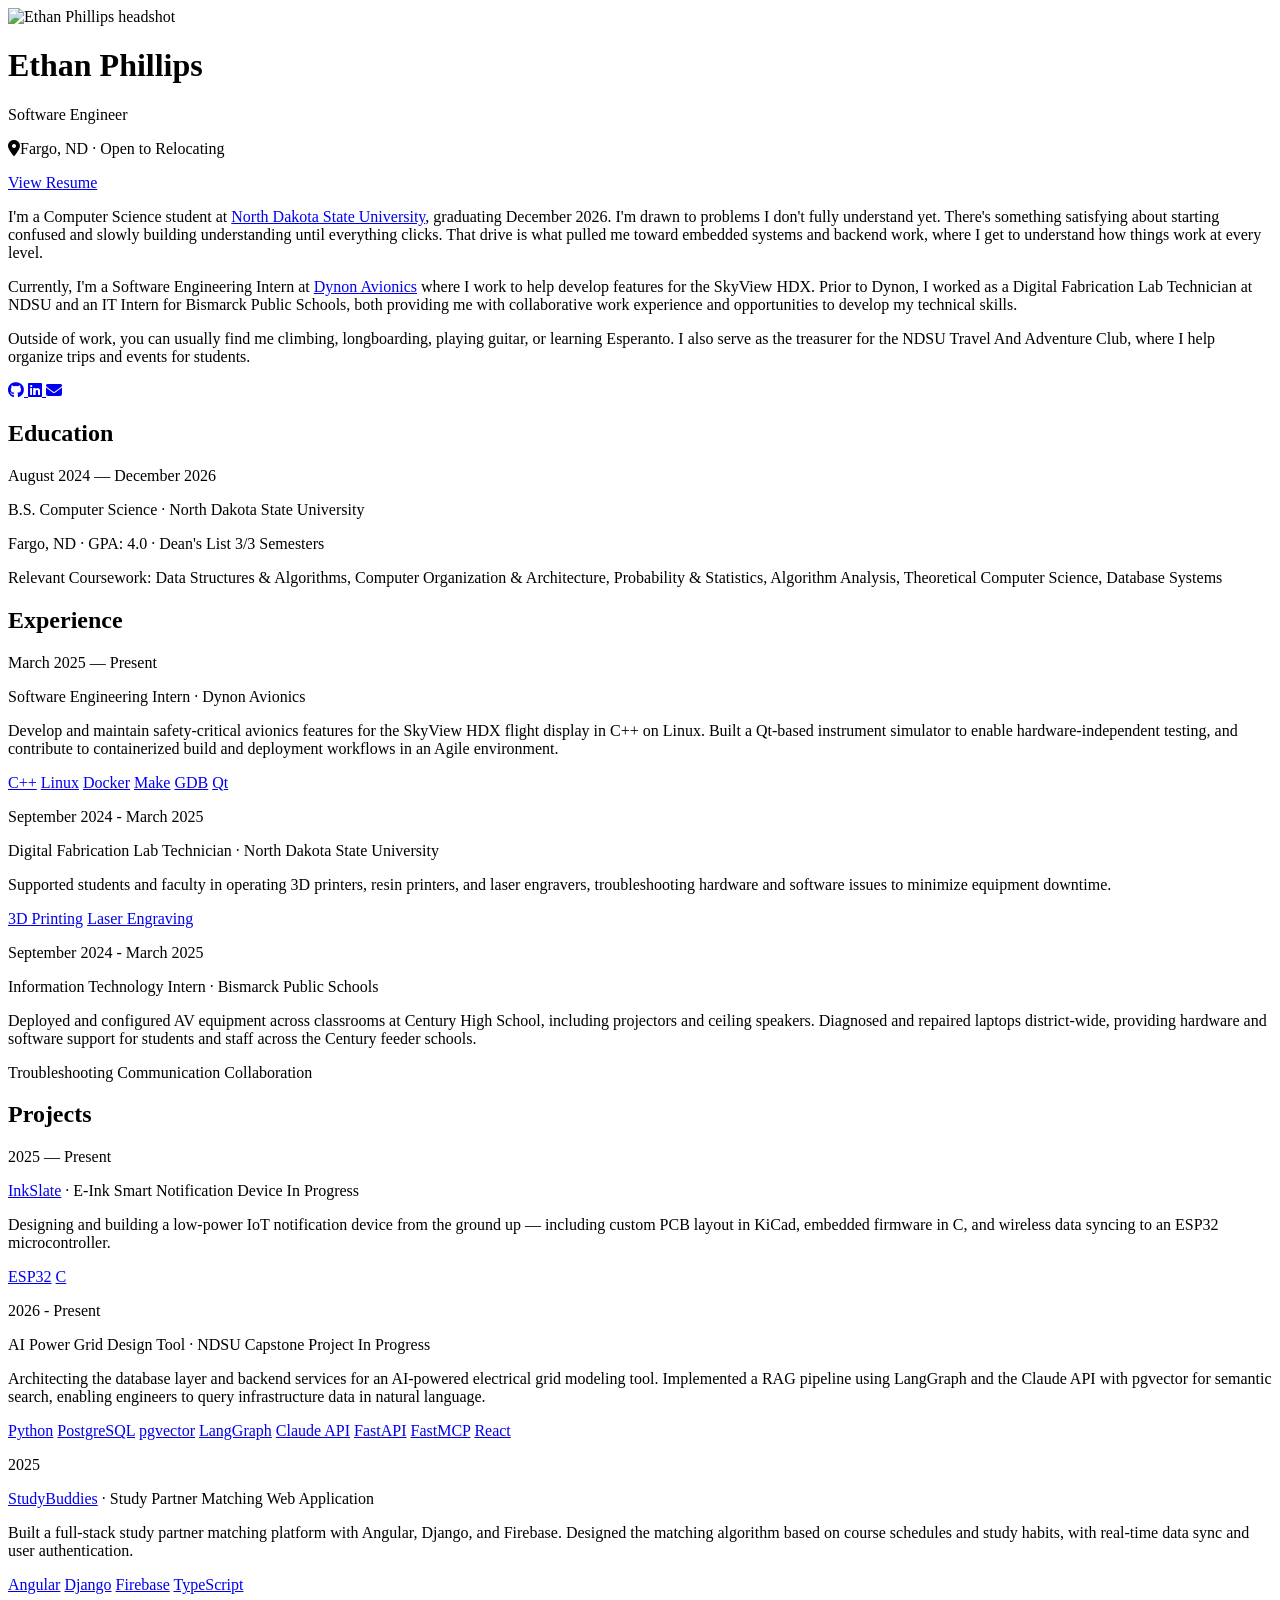
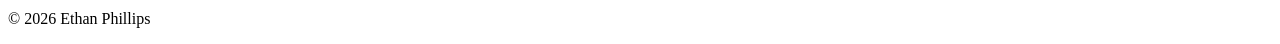
==== index.html @ c7821ea3 "Update education dates in index.html" ====
<!doctype html>
<html lang="en">
  <head>
    <meta charset="UTF-8" />
    <meta name="viewport" content="width=device-width, initial-scale=1.0" />
    <title>Ethan Phillips</title>
    <link rel="icon" type="image/svg+xml" href="images/favicon.svg" />

    <script src="https://cdn.tailwindcss.com"></script>

    <link
      rel="stylesheet"
      href="https://cdnjs.cloudflare.com/ajax/libs/font-awesome/6.5.0/css/all.min.css"
    />

    <link rel="stylesheet" href="style.css" />
  </head>

  <body class="text-slate-200 main-font bg-slate-50">
    <div
      class="max-w-3xl mx-auto text-left px-6 py-16 text-black divide-y divide-gray-200"
    >
      <header class="mb-10">
        <div class="flex items-center gap-4 mb-3">
          <img
            src="images/headshot.jpg"
            alt="Ethan Phillips headshot"
            class="w-24 h-24 rounded-full object-cover ring-2 ring-slate-300 ring-offset-2 ring-offset-slate-50"
          />
          <h1 class="text-5xl font-bold">Ethan Phillips</h1>
        </div>

        <p class="text-xl mb-1">Software Engineer</p>
        <p class="text-sm text-gray-500 mb-3">
          <i class="fas fa-map-marker-alt mr-1"></i>Fargo, ND · Open to Relocating
        </p>

        <a
          href="https://docs.google.com/document/d/15ImwRVWn-HkT3pGki2FrkIFWOJ7MFwwiiQOmz6r3F48/edit?usp=sharing"
          target="_blank"
          class="resume-link mb-6"
        >
          View Resume
        </a>

        <p class="text-md mb-4">
          I'm a Computer Science student at
          <a
            href="https://www.ndsu.edu/"
            target="_blank"
            class="inline-link inline-link-green"
          >North Dakota State University</a>,
          graduating December 2026. I'm drawn to problems I don't fully understand yet. There's something satisfying about starting confused and slowly building understanding until everything clicks. That drive is what pulled me toward embedded systems and backend work, where I get to understand how things work at every level.
        </p>

        <p class="text-md mb-4">
          Currently, I'm a Software Engineering Intern at
          <a
            href="https://dynonavionics.com/home.php"
            target="_blank"
            class="inline-link inline-link-blue"
          >Dynon Avionics</a>
          where I work to help develop features for the SkyView HDX. Prior to
          Dynon, I worked as a Digital Fabrication Lab Technician at NDSU and
          an IT Intern for Bismarck Public Schools, both providing me with
          collaborative work experience and opportunities to develop my
          technical skills.
        </p>

        <p class="text-md mb-4">
          Outside of work, you can usually find me climbing, longboarding,
          playing guitar, or learning Esperanto. I also serve as the treasurer
          for the NDSU Travel And Adventure Club, where I help organize trips
          and events for students.
        </p>

        <div class="flex gap-4 mb-6">
          <div class="flex gap-6 text-2xl mb-6">
            <a
              href="https://github.com/ethan-phillips26"
              target="_blank"
              class="text-gray-500 hover:text-black transform hover:-rotate-12 transition duration-200"
            >
              <i class="fab fa-github"></i>
            </a>

            <a
              href="https://www.linkedin.com/in/ethan-phillips27/"
              target="_blank"
              class="text-gray-500 hover:text-blue-600 transform hover:-rotate-12 transition duration-200"
            >
              <i class="fab fa-linkedin"></i>
            </a>

            <a
              href="mailto:ethan.phillips.dev@gmail.com"
              class="text-gray-500 hover:text-red-500 transform hover:-rotate-12 transition duration-200"
            >
              <i class="fas fa-envelope"></i>
            </a>
          </div>
        </div>
      </header>

      <div class="mb-10">
        <h2 class="text-2xl font-bold mt-5 mb-5 section-header">Education</h2>

        <div class="entry-card fade-in">
          <p class="text-sm text-gray-500">August 2024 — December 2026</p>
          <p class="font-medium">B.S. Computer Science · North Dakota State University</p>
          <p class="text-sm text-gray-600 mt-1">
            Fargo, ND · GPA: 4.0 · Dean's List 3/3 Semesters
          </p>
          <p class="text-sm text-gray-500 mt-2">Relevant Coursework: Data Structures & Algorithms, Computer Organization & Architecture, Probability & Statistics, Algorithm Analysis, Theoretical Computer Science, Database Systems</p>
        </div>
      </div>

      <div class="mb-10">
        <h2 class="text-2xl font-bold mt-5 mb-5 section-header">Experience</h2>

        <div class="space-y-10">
          <div class="entry-card fade-in">
            <p class="text-sm text-gray-500">March 2025 — Present</p>
            <p class="font-medium">
              Software Engineering Intern · Dynon Avionics
            </p>
            <p class="text-sm text-gray-600 mt-1">
              Develop and maintain safety-critical avionics features for the SkyView HDX flight display in C++ on Linux. Built a Qt-based instrument simulator to enable hardware-independent testing, and contribute to containerized build and deployment workflows in an Agile environment.
            </p>
            <div class="flex flex-wrap gap-2 mt-2">
              <a href="https://isocpp.org/" target="_blank" class="skill-tag">C++</a>
              <a href="https://www.kernel.org/" target="_blank" class="skill-tag">Linux</a>
              <a href="https://www.docker.com/" target="_blank" class="skill-tag">Docker</a>
              <a href="https://www.gnu.org/software/make/" target="_blank" class="skill-tag">Make</a>
              <a href="https://www.sourceware.org/gdb/" target="_blank" class="skill-tag">GDB</a>
              <a href="https://www.qt.io/" target="_blank" class="skill-tag">Qt</a>
            </div>
          </div>

          <div class="entry-card fade-in">
            <p class="text-sm text-gray-500">September 2024 - March 2025</p>
            <p class="font-medium">
              Digital Fabrication Lab Technician · North Dakota State University
            </p>
            <p class="text-sm text-gray-600 mt-1">
              Supported students and faculty in operating 3D printers, resin printers, and laser engravers, troubleshooting hardware and software issues to minimize equipment downtime.
            </p>
            <div class="flex flex-wrap gap-2 mt-2">
              <a href="https://www.prusa3d.com/" target="_blank" class="skill-tag">3D Printing</a>
              <a href="https://www.ulsinc.com/" target="_blank" class="skill-tag">Laser Engraving</a>
            </div>
          </div>

          <div class="entry-card fade-in">
            <p class="text-sm text-gray-500">September 2024 - March 2025</p>
            <p class="font-medium">
              Information Technology Intern · Bismarck Public Schools
            </p>
            <p class="text-sm text-gray-600 mt-1">
              Deployed and configured AV equipment across classrooms at Century High School, including projectors and ceiling speakers. Diagnosed and repaired laptops district-wide, providing hardware and software support for students and staff across the Century feeder schools.
            </p>
            <div class="flex flex-wrap gap-2 mt-2">
              <span class="skill-tag">Troubleshooting</span>
              <span class="skill-tag">Communication</span>
              <span class="skill-tag">Collaboration</span>
            </div>
          </div>
        </div>
      </div>

      <div class="mb-10">
        <h2 class="text-2xl font-bold mt-5 mb-5 section-header">Projects</h2>

        <div class="space-y-10">
          <div class="entry-card fade-in">
            <p class="text-sm text-gray-500">2025 — Present</p>
            <p class="font-medium">
              <a
                href="https://github.com/ethan-phillips26/InkSlate"
                target="_blank"
                class="inline-link inline-link-purple"
              >InkSlate</a>
              · E-Ink Smart Notification Device <span class="in-progress">In Progress</span>
            </p>
            <p class="text-sm text-gray-600 mt-1">
              Designing and building a low-power IoT notification device from the ground up — including custom PCB layout in KiCad, embedded firmware in C, and wireless data syncing to an ESP32 microcontroller.
            </p>
            <div class="flex flex-wrap gap-2 mt-2">
              <a href="https://www.espressif.com/en/products/socs/esp32" target="_blank" class="skill-tag">ESP32</a>
              <a href="https://en.cppreference.com/w/c" target="_blank" class="skill-tag">C</a>
            </div>
          </div>

          <div class="entry-card fade-in">
            <p class="text-sm text-gray-500">2026 - Present</p>
            <p class="font-medium">
              <a class="text-purple-700"> AI Power Grid Design Tool </a>
              · NDSU Capstone Project <span class="in-progress">In Progress</span>
            </p>
            <p class="text-sm text-gray-600 mt-1">
              Architecting the database layer and backend services for an AI-powered electrical grid modeling tool. Implemented a RAG pipeline using LangGraph and the Claude API with pgvector for semantic search, enabling engineers to query infrastructure data in natural language.
            </p>
            <div class="flex flex-wrap gap-2 mt-2">
              <a href="https://www.python.org/" target="_blank" class="skill-tag">Python</a>
              <a href="https://www.postgresql.org/" target="_blank" class="skill-tag">PostgreSQL</a>
              <a href="https://github.com/pgvector/pgvector" target="_blank" class="skill-tag">pgvector</a>
              <a href="https://www.langchain.com/langgraph" target="_blank" class="skill-tag">LangGraph</a>
              <a href="https://www.anthropic.com/api" target="_blank" class="skill-tag">Claude API</a>
              <a href="https://fastapi.tiangolo.com/" target="_blank" class="skill-tag">FastAPI</a>
              <a href="https://gofastmcp.com/getting-started/welcome" target="_blank" class="skill-tag">FastMCP</a>
              <a href="https://react.dev/" target="_blank" class="skill-tag">React</a>
            </div>
          </div>

          <div class="entry-card fade-in">
            <p class="text-sm text-gray-500">2025</p>
            <p class="font-medium">
              <a
                href="https://github.com/ethan-phillips26/studyBuddies"
                target="_blank"
                class="inline-link inline-link-purple"
                >StudyBuddies</a
              >
              · Study Partner Matching Web Application
            </p>
            <p class="text-sm text-gray-600 mt-1">
              Built a full-stack study partner matching platform with Angular, Django, and Firebase. Designed the matching algorithm based on course schedules and study habits, with real-time data sync and user authentication.
            </p>
            <div class="flex flex-wrap gap-2 mt-2">
              <a href="https://angular.dev/" target="_blank" class="skill-tag">Angular</a>
              <a href="https://www.djangoproject.com/" target="_blank" class="skill-tag">Django</a>
              <a href="https://firebase.google.com/" target="_blank" class="skill-tag">Firebase</a>
              <a href="https://www.typescriptlang.org/" target="_blank" class="skill-tag">TypeScript</a>
            </div>
          </div>
        </div>
      </div>

      <footer class="text-center text-slate-400 text-sm py-4">
        <p>© <span id="year"></span> Ethan Phillips</p>
      </footer>
      <script>document.getElementById('year').textContent = new Date().getFullYear();</script>
    </div>
  <script>
    const observer = new IntersectionObserver((entries) => {
      entries.forEach((entry) => {
        if (entry.isIntersecting) {
          entry.target.classList.add('visible');
        }
      });
    }, { threshold: 0.1 });

    document.querySelectorAll('.fade-in').forEach((el) => observer.observe(el));
  </script>
  </body>
</html>
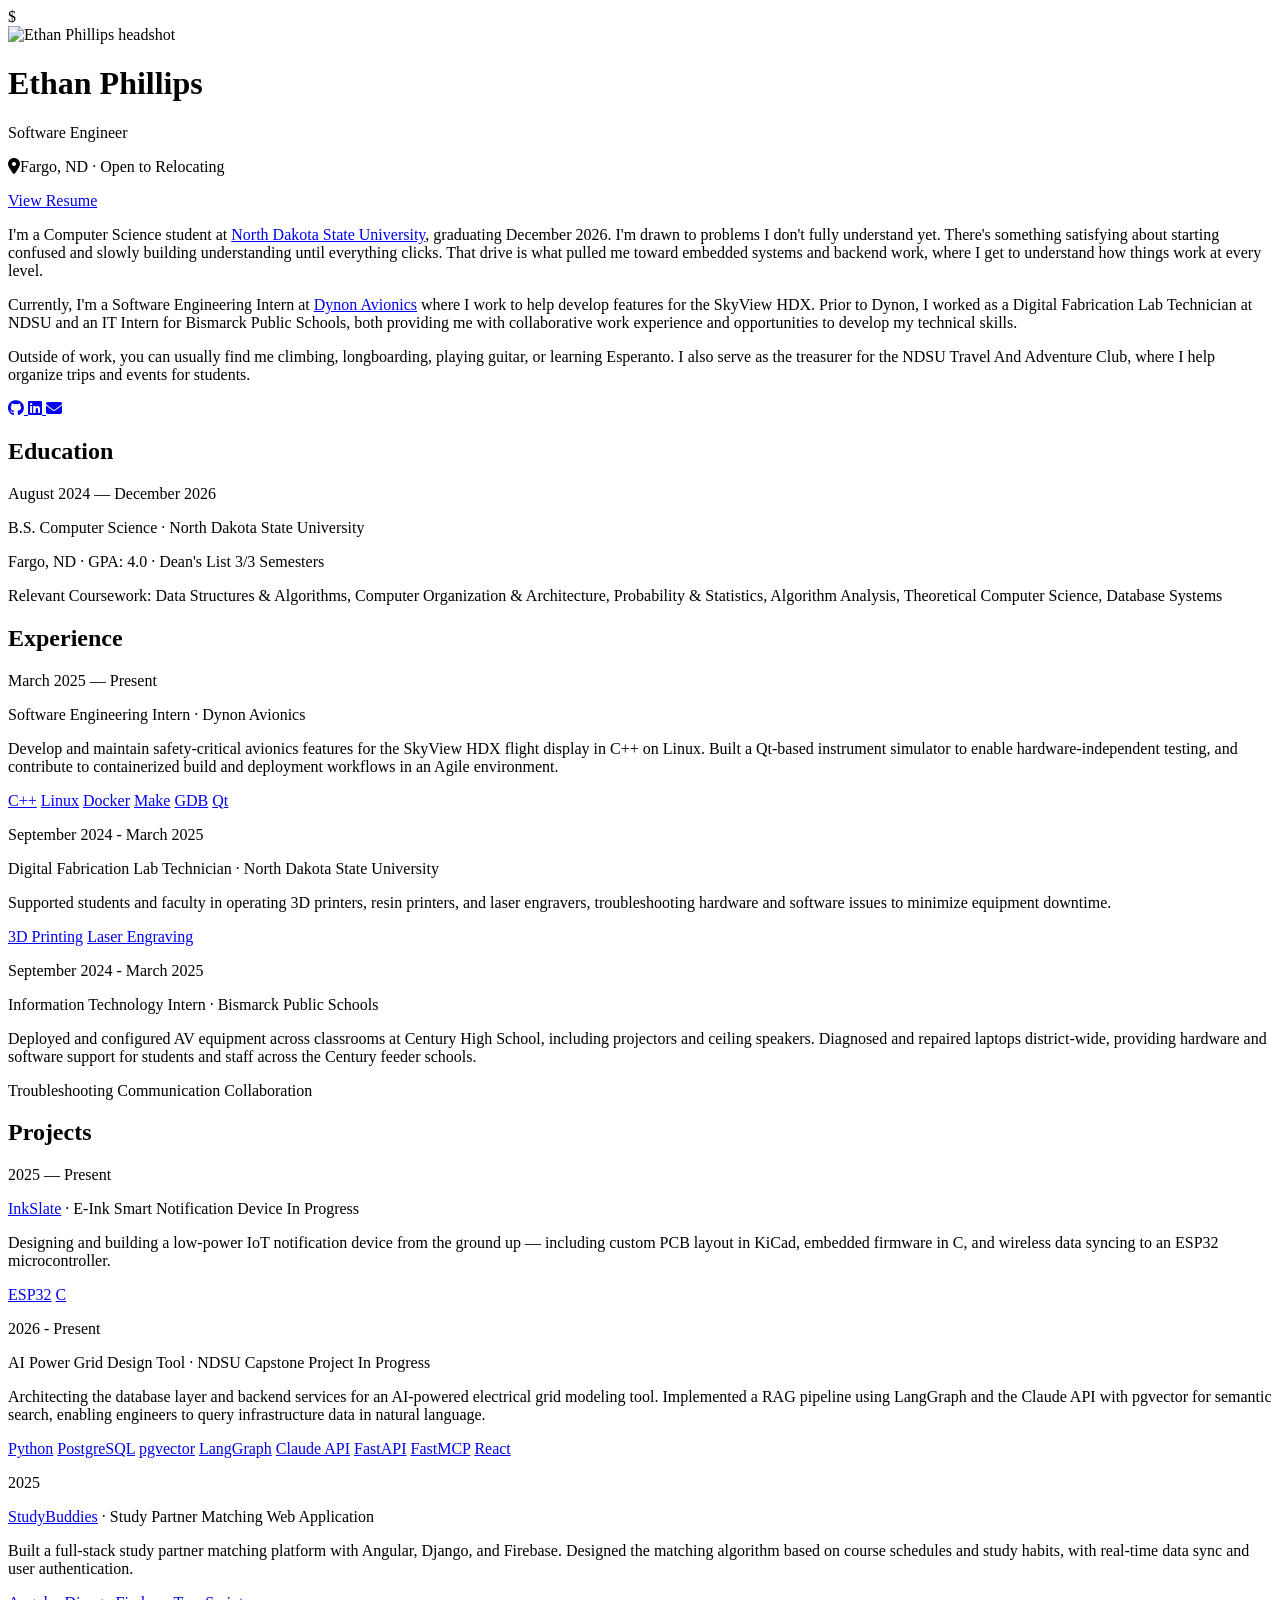
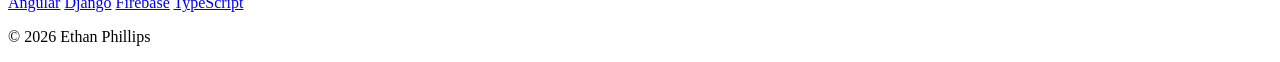
==== commit bcf1e7c7: "Update resume link" ====
--- a/index.html
+++ b/index.html
@@ -1,4 +1,4 @@
-<!doctype html>
+$<!doctype html>
 <html lang="en">
   <head>
     <meta charset="UTF-8" />
@@ -36,7 +36,7 @@
         </p>
 
         <a
-          href="https://docs.google.com/document/d/15ImwRVWn-HkT3pGki2FrkIFWOJ7MFwwiiQOmz6r3F48/edit?usp=sharing"
+          href="https://docs.google.com/document/d/1BfpRlP_Sl27fozjAe8JsstnJqhps6gFUvqYwgx23ddA/edit?usp=sharing"
           target="_blank"
           class="resume-link mb-6"
         >
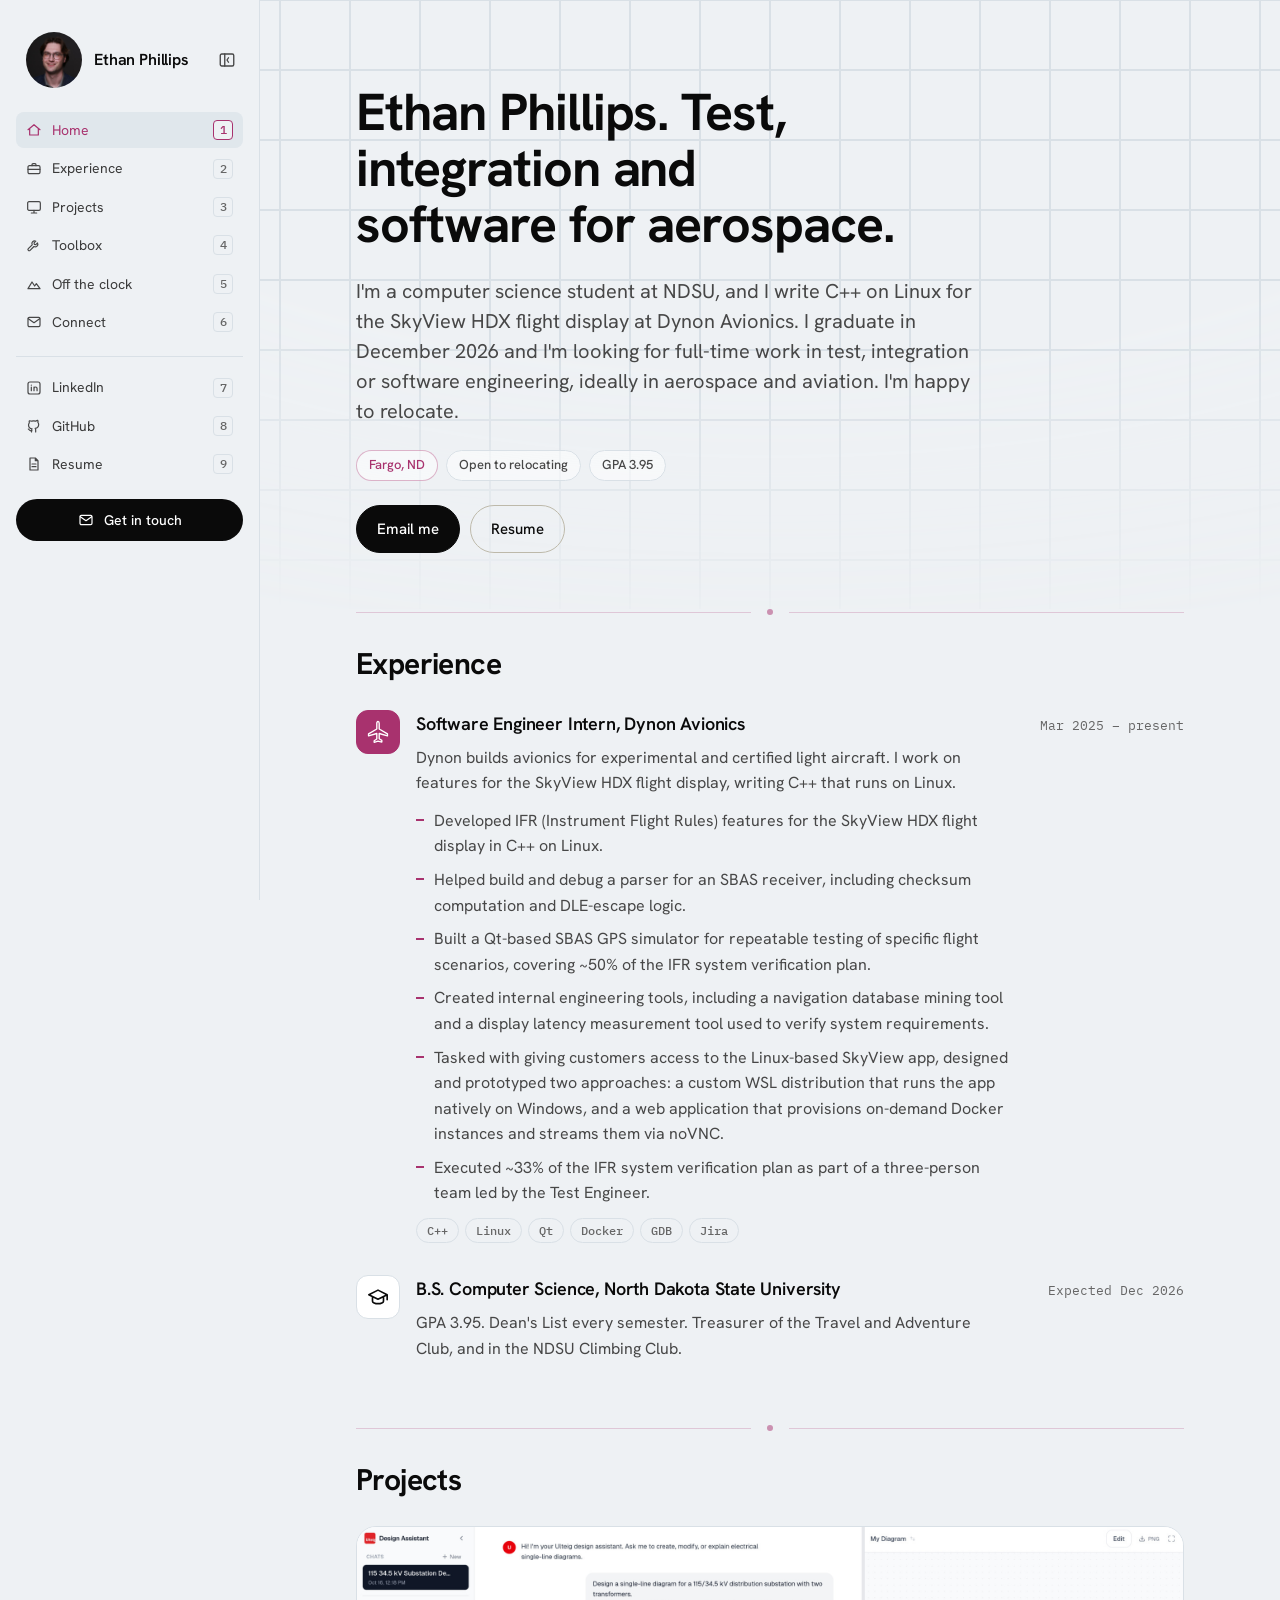
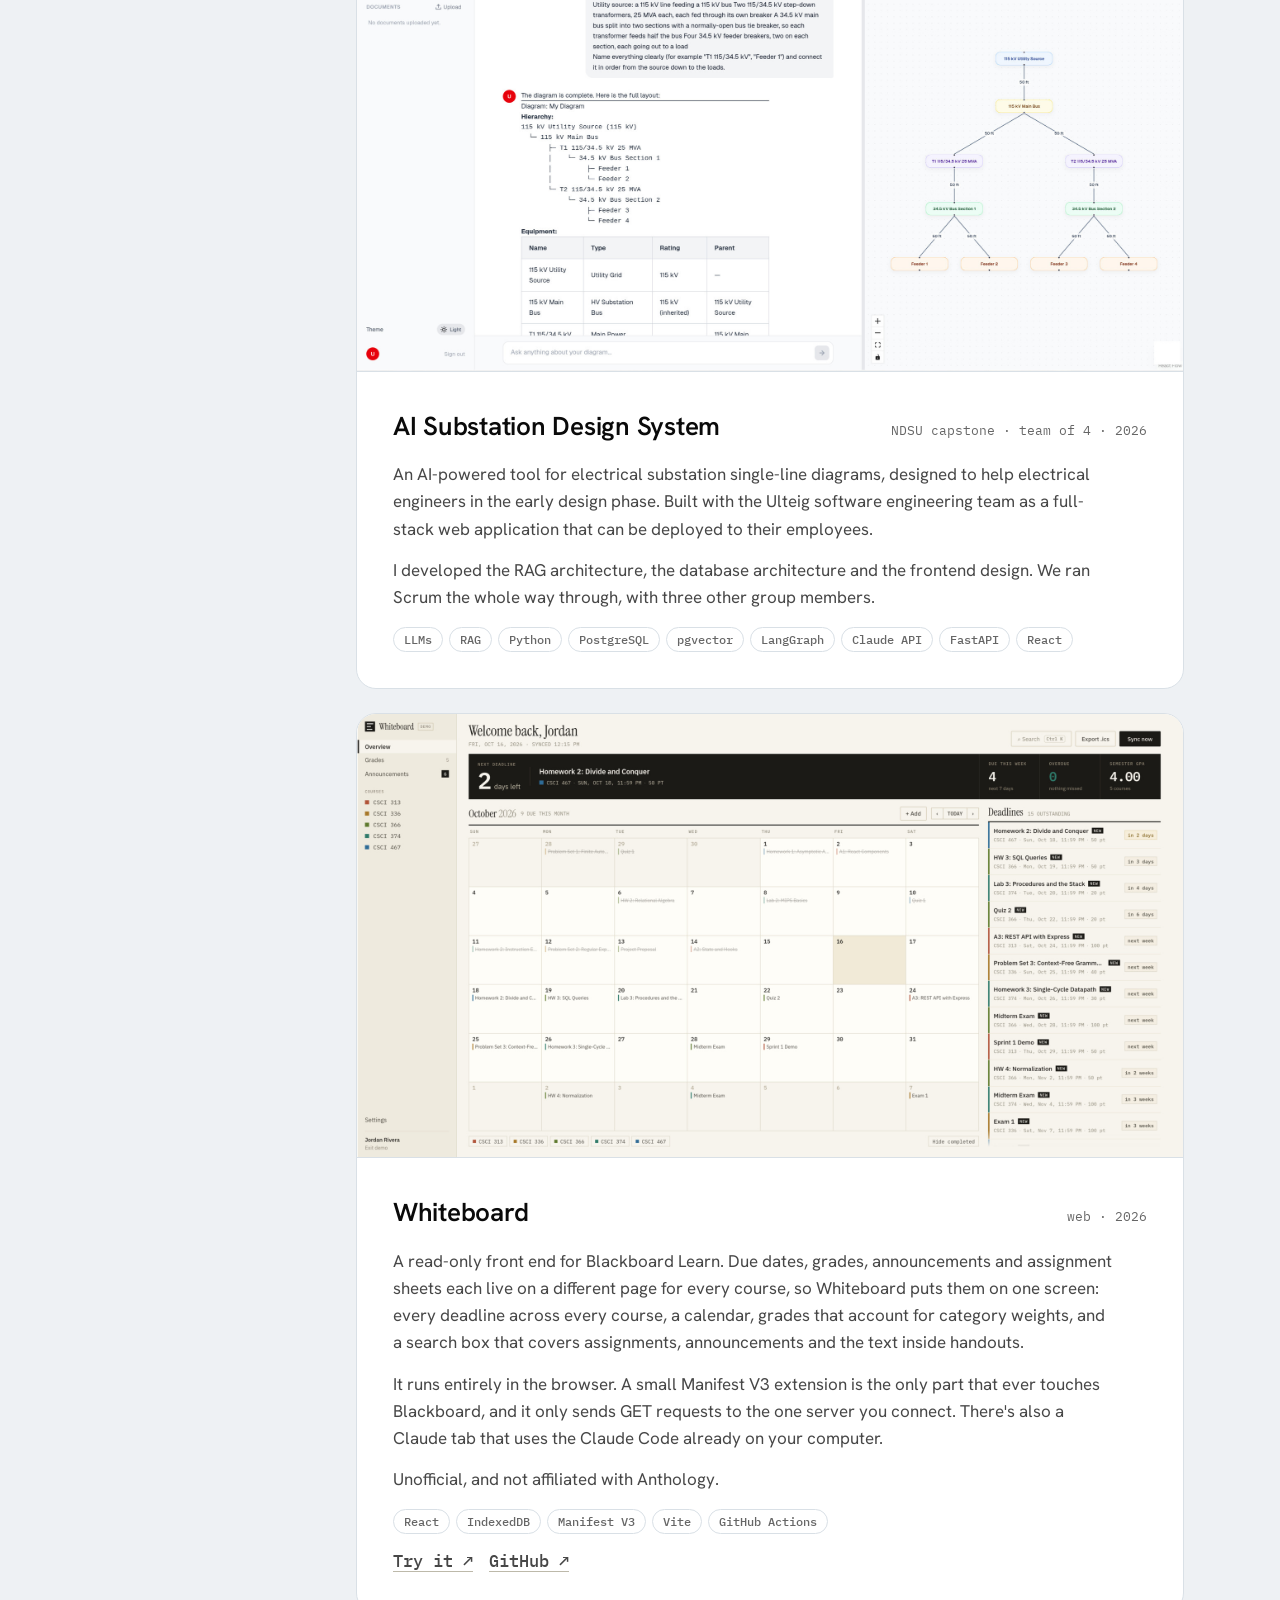
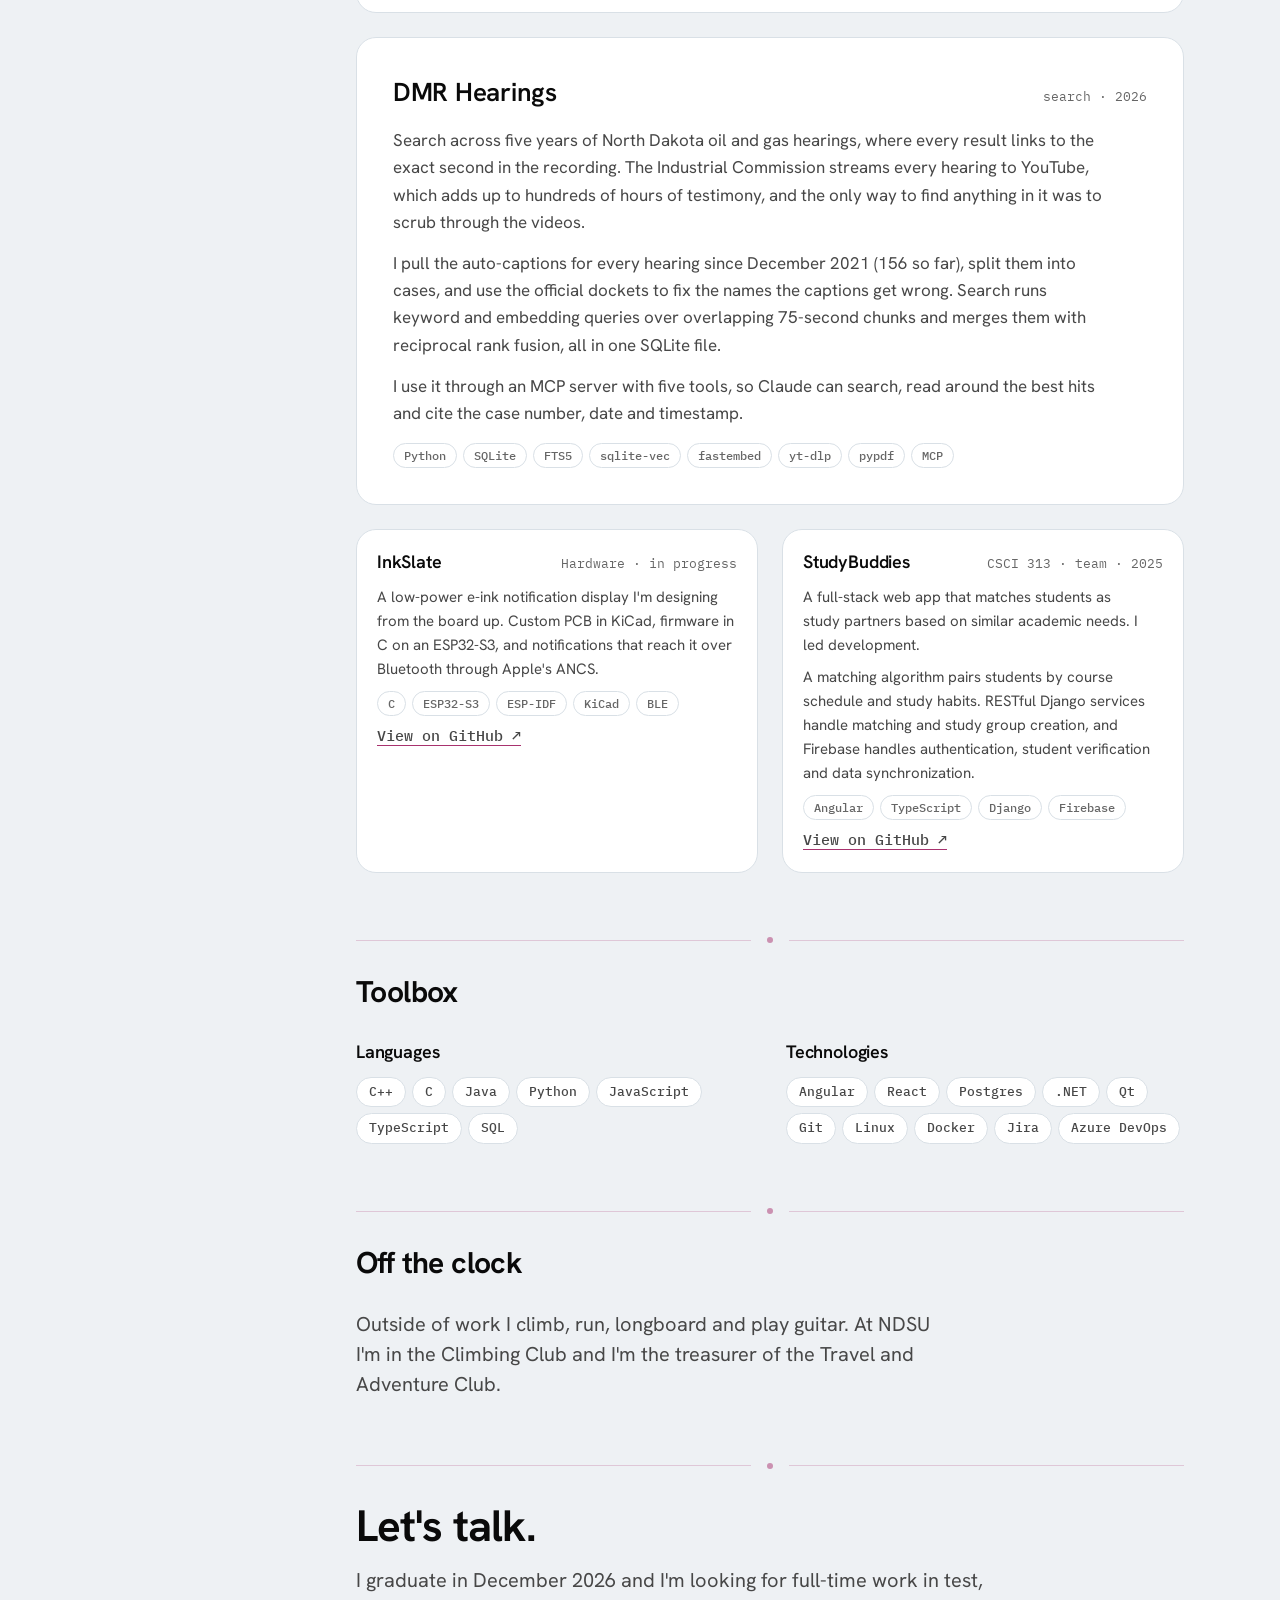
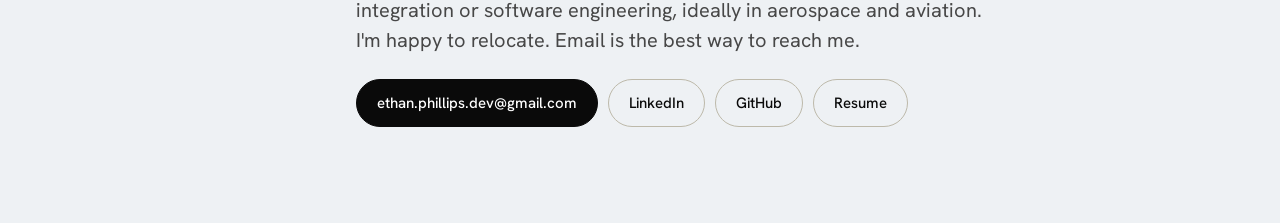
==== commit 47eaf0e0: "Revamp site" ====
--- a/index.html
+++ b/index.html
@@ -1,256 +1,230 @@
-$<!doctype html>
+<!doctype html>
 <html lang="en">
-  <head>
-    <meta charset="UTF-8" />
-    <meta name="viewport" content="width=device-width, initial-scale=1.0" />
-    <title>Ethan Phillips</title>
-    <link rel="icon" type="image/svg+xml" href="images/favicon.svg" />
-
-    <script src="https://cdn.tailwindcss.com"></script>
-
-    <link
-      rel="stylesheet"
-      href="https://cdnjs.cloudflare.com/ajax/libs/font-awesome/6.5.0/css/all.min.css"
-    />
-
-    <link rel="stylesheet" href="style.css" />
-  </head>
-
-  <body class="text-slate-200 main-font bg-slate-50">
-    <div
-      class="max-w-3xl mx-auto text-left px-6 py-16 text-black divide-y divide-gray-200"
-    >
-      <header class="mb-10">
-        <div class="flex items-center gap-4 mb-3">
-          <img
-            src="images/headshot.jpg"
-            alt="Ethan Phillips headshot"
-            class="w-24 h-24 rounded-full object-cover ring-2 ring-slate-300 ring-offset-2 ring-offset-slate-50"
-          />
-          <h1 class="text-5xl font-bold">Ethan Phillips</h1>
+<head>
+<meta charset="utf-8">
+<meta name="viewport" content="width=device-width, initial-scale=1">
+<title>Ethan Phillips | Software, Test &amp; Integration</title>
+<meta name="description" content="Ethan Phillips, CS senior at NDSU. C++ on flight displays at Dynon Avionics, plus the simulators and test tools around them. Graduating December 2026, open to relocating.">
+<meta name="theme-color" content="#eef1f4">
+<link rel="icon" href="data:image/svg+xml,%3Csvg xmlns='http://www.w3.org/2000/svg' viewBox='0 0 32 32'%3E%3Crect width='32' height='32' rx='16' fill='%230a0a0a'/%3E%3Ctext x='16' y='21.5' font-family='Arial' font-weight='700' font-size='15' text-anchor='middle' fill='%23f1f0eb'%3EEP%3C/text%3E%3C/svg%3E">
+<link rel="preconnect" href="https://fonts.googleapis.com">
+<link rel="preconnect" href="https://fonts.gstatic.com" crossorigin>
+<link href="https://fonts.googleapis.com/css2?family=Hanken+Grotesk:ital,wght@0,400;0,500;0,600;0,700;1,400&family=IBM+Plex+Mono:wght@400;500&display=swap" rel="stylesheet">
+<script>document.documentElement.classList.add('js')</script>
+<link rel="stylesheet" href="styles.css">
+</head>
+<body>
+<a class="skip" href="#main">Skip to content</a>
+
+<div class="shell">
+
+<!-- ============ SIDEBAR ============ -->
+<aside class="side" id="side">
+  <div class="side-top">
+    <div class="who-wrap">
+      <button class="avatar" type="button" data-go="top" aria-label="Ethan Phillips, scroll to top"><img src="images/headshot.jpg" alt="" width="120" height="120"></button>
+      <div class="who">
+        <span class="nm" data-blur>Ethan Phillips</span>
+      </div>
+    </div>
+    <button class="icon-btn collapse" id="collapse" type="button" aria-label="Collapse sidebar" aria-pressed="false">
+      <svg viewBox="0 0 24 24" fill="none" aria-hidden="true"><rect x="3" y="4" width="18" height="16" rx="2" stroke="currentColor" stroke-width="1.8"/><path class="chev" d="M9 4v16M14 9l-2 3 2 3" stroke="currentColor" stroke-width="1.8" stroke-linecap="round" stroke-linejoin="round"/></svg>
+    </button>
+    <a class="talk-mini" href="mailto:ethan.phillips.dev@gmail.com">Get in touch</a>
+    <button class="icon-btn burger" id="burger" type="button" aria-label="Open menu" aria-expanded="false">
+      <svg viewBox="0 0 24 24" fill="none" aria-hidden="true"><path d="M4 6h16M4 12h16M4 18h16" stroke="currentColor" stroke-width="1.8" stroke-linecap="round"/></svg>
+    </button>
+  </div>
+
+  <div class="menu-wrap" id="menu">
+    <nav class="menu" aria-label="Sections">
+      <a class="item" href="#top" data-key="1"><svg viewBox="0 0 24 24" fill="none"><path d="M3 11.5 12 4l9 7.5M5.5 10v9.5h13V10" stroke="currentColor" stroke-width="1.8" stroke-linecap="round" stroke-linejoin="round"/></svg><span class="lab">Home</span><kbd>1</kbd></a>
+      <a class="item" href="#experience" data-key="2"><svg viewBox="0 0 24 24" fill="none"><rect x="3" y="7" width="18" height="12" rx="2" stroke="currentColor" stroke-width="1.8"/><path d="M9 7V5.5A1.5 1.5 0 0 1 10.5 4h3A1.5 1.5 0 0 1 15 5.5V7M3 12.5h18" stroke="currentColor" stroke-width="1.8" stroke-linecap="round"/></svg><span class="lab">Experience</span><kbd>2</kbd></a>
+      <a class="item" href="#projects" data-key="3"><svg viewBox="0 0 24 24" fill="none"><rect x="2.5" y="4" width="19" height="13" rx="2" stroke="currentColor" stroke-width="1.8"/><path d="M8 21h8M12 17v4" stroke="currentColor" stroke-width="1.8" stroke-linecap="round"/></svg><span class="lab">Projects</span><kbd>3</kbd></a>
+      <a class="item" href="#toolbox" data-key="4"><svg viewBox="0 0 24 24" fill="none"><path d="M14.7 6.3a4 4 0 0 0-5.4 5.4L3.5 17.5a1.8 1.8 0 0 0 2.6 2.6l5.8-5.8a4 4 0 0 0 5.4-5.4l-2.6 2.6-2.2-.4-.4-2.2z" stroke="currentColor" stroke-width="1.8" stroke-linejoin="round"/></svg><span class="lab">Toolbox</span><kbd>4</kbd></a>
+      <a class="item" href="#about" data-key="5"><svg viewBox="0 0 24 24" fill="none"><path d="m3 19 6-10 4 6 2.5-3.5L21 19z" stroke="currentColor" stroke-width="1.8" stroke-linejoin="round"/></svg><span class="lab">Off the clock</span><kbd>5</kbd></a>
+      <a class="item" href="#connect" data-key="6"><svg viewBox="0 0 24 24" fill="none"><rect x="3" y="5" width="18" height="14" rx="2" stroke="currentColor" stroke-width="1.8"/><path d="m3.5 7 8.5 6 8.5-6" stroke="currentColor" stroke-width="1.8" stroke-linecap="round" stroke-linejoin="round"/></svg><span class="lab">Connect</span><kbd>6</kbd></a>
+    </nav>
+
+    <nav class="menu" aria-label="Links">
+      <a class="item" href="https://www.linkedin.com/in/ethan-phillips27" target="_blank" rel="noopener" data-key="7"><svg viewBox="0 0 24 24" fill="none"><rect x="3" y="3" width="18" height="18" rx="3" stroke="currentColor" stroke-width="1.8"/><path d="M8 10.5V16M8 7.8v.1M12 16v-3.2a2.3 2.3 0 0 1 4.6 0V16M12 10.5V16" stroke="currentColor" stroke-width="1.8" stroke-linecap="round"/></svg><span class="lab">LinkedIn</span><kbd>7</kbd></a>
+      <a class="item" href="https://github.com/ethan-phillips26" target="_blank" rel="noopener" data-key="8"><svg viewBox="0 0 24 24" fill="none"><path d="M9 19c-4 1.2-4-2-5.5-2.5M14.5 21v-3.2a2.8 2.8 0 0 0-.8-2.2c2.700-.3 5.300-1.300 5.300-5.800a4.500 4.500 0 0 0-1.200-3.100 4.200 4.200 0 0 0-.1-3.100s-1-.3-3.300 1.200a11.300 11.300 0 0 0-6 0C6.100 3.900 5.100 4.200 5.100 4.200a4.200 4.200 0 0 0-.1 3.100A4.500 4.500 0 0 0 3.800 10.400c0 4.500 2.600 5.500 5.300 5.800a2.800 2.800 0 0 0-.8 2.200V21" stroke="currentColor" stroke-width="1.8" stroke-linecap="round" stroke-linejoin="round"/></svg><span class="lab">GitHub</span><kbd>8</kbd></a>
+      <a class="item" href="https://docs.google.com/document/d/1BfpRlP_Sl27fozjAe8JsstnJqhps6gFUvqYwgx23ddA/edit" target="_blank" rel="noopener" data-key="9"><svg viewBox="0 0 24 24" fill="none"><path d="M6 3h8l4 4v14H6zM14 3v4h4M9 12h6M9 16h6" stroke="currentColor" stroke-width="1.8" stroke-linecap="round" stroke-linejoin="round"/></svg><span class="lab">Resume</span><kbd>9</kbd></a>
+    </nav>
+
+    <a class="talk" href="mailto:ethan.phillips.dev@gmail.com"><svg viewBox="0 0 24 24" fill="none"><rect x="3" y="5" width="18" height="14" rx="2" stroke="currentColor" stroke-width="1.8"/><path d="m3.5 7 8.5 6 8.5-6" stroke="currentColor" stroke-width="1.8" stroke-linecap="round" stroke-linejoin="round"/></svg><span class="lab">Get in touch</span></a>
+  </div>
+</aside>
+
+<!-- ============ MAIN ============ -->
+<main class="main" id="main">
+
+  <!-- HOME -->
+  <section class="hero" id="top">
+    <div class="grid-wrap" aria-hidden="true"><div class="grid" id="grid"></div></div>
+    <div class="hero-in">
+      <h1 data-blur>Ethan Phillips. Test, integration and software for aerospace.</h1>
+      <p class="sub" data-blur>I'm a computer science student at NDSU, and I write C++ on Linux for the SkyView HDX flight display at Dynon Avionics. I graduate in December 2026 and I'm looking for full-time work in test, integration or software engineering, ideally in aerospace and aviation. I'm happy to relocate.</p>
+      <div class="pills" data-blur>
+        <span class="pill">Fargo, ND</span>
+        <span class="pill">Open to relocating</span>
+        <span class="pill">GPA 3.95</span>
+      </div>
+      <div class="cta" data-blur>
+        <a class="btn solid" href="mailto:ethan.phillips.dev@gmail.com">Email me</a>
+        <a class="btn line" href="https://docs.google.com/document/d/1BfpRlP_Sl27fozjAe8JsstnJqhps6gFUvqYwgx23ddA/edit" target="_blank" rel="noopener">Resume</a>
+      </div>
+    </div>
+  </section>
+
+  <div class="rule col" aria-hidden="true"><i></i><b></b><i></i></div>
+
+  <!-- EXPERIENCE -->
+  <section class="block" id="experience">
+    <div class="col">
+      <h2 class="sec">Experience</h2>
+      <ol class="timeline">
+        <li>
+          <span class="av"><svg viewBox="0 0 64 64" fill="none" aria-hidden="true"><path d="M32 4c2 0 3.200 2.400 3.200 5.600V24l22 13.200v5.200L35.200 36v14l7 4.400v4.400L32 56.400 21.800 59.600v-4.400l7-4.400V36L6.800 42.400v-5.200l22-13.200V9.600C28.800 6.400 30 4 32 4z" stroke="currentColor" stroke-width="3.600" stroke-linejoin="round"/></svg></span>
+          <div class="tl-body">
+            <div class="tl-head"><h3>Software Engineer Intern, Dynon Avionics</h3><span class="date">Mar 2025 – present</span></div>
+            <p>Dynon builds avionics for experimental and certified light aircraft. I work on features for the SkyView HDX flight display, writing C++ that runs on Linux.</p>
+            <ul class="bul">
+              <li>Developed IFR (Instrument Flight Rules) features for the SkyView HDX flight display in C++ on Linux.</li>
+              <li>Helped build and debug a parser for an SBAS receiver, including checksum computation and DLE-escape logic.</li>
+              <li>Built a Qt-based SBAS GPS simulator for repeatable testing of specific flight scenarios, covering ~50% of the IFR system verification plan.</li>
+              <li>Created internal engineering tools, including a navigation database mining tool and a display latency measurement tool used to verify system requirements.</li>
+              <li>Tasked with giving customers access to the Linux-based SkyView app, designed and prototyped two approaches: a custom WSL distribution that runs the app natively on Windows, and a web application that provisions on-demand Docker instances and streams them via noVNC.</li>
+              <li>Executed ~33% of the IFR system verification plan as part of a three-person team led by the Test Engineer.</li>
+            </ul>
+            <ul class="tags"><li>C++</li><li>Linux</li><li>Qt</li><li>Docker</li><li>GDB</li><li>Jira</li></ul>
+          </div>
+        </li>
+        <li>
+          <span class="av"><svg viewBox="0 0 24 24" fill="none" aria-hidden="true"><path d="M2 9.500 12 4.500l10 5-10 5zM6 12v4.500c0 1.400 2.700 2.800 6 2.800s6-1.400 6-2.800V12M22 9.500v5.500" stroke="currentColor" stroke-width="1.800" stroke-linecap="round" stroke-linejoin="round"/></svg></span>
+          <div class="tl-body">
+            <div class="tl-head"><h3>B.S. Computer Science, North Dakota State University</h3><span class="date">Expected Dec 2026</span></div>
+            <p>GPA 3.95. Dean's List every semester. Treasurer of the Travel and Adventure Club, and in the NDSU Climbing Club.</p>
+          </div>
+        </li>
+      </ol>
+    </div>
+  </section>
+
+  <div class="rule col" aria-hidden="true"><i></i><b></b><i></i></div>
+
+  <!-- PROJECTS -->
+  <section class="block" id="projects">
+    <div class="col">
+      <h2 class="sec">Projects</h2>
+      <div class="cards">
+
+        <article class="card feat">
+          <button class="shot" type="button" data-zoom aria-label="Enlarge screenshot"><img src="images/substation.jpg" width="2000" height="1075" alt="The substation design assistant: a chat on the left and the generated single-line diagram on the right, with a utility source, two 115/34.5 kV transformers, a bus tie and four feeders" loading="lazy"><span class="zoom-hint" aria-hidden="true">Click to enlarge</span></button>
+          <div class="card-body">
+            <div class="card-head"><h3>AI Substation Design System</h3><span class="meta">NDSU capstone · team of 4 · 2026</span></div>
+            <p>An AI-powered tool for electrical substation single-line diagrams, designed to help electrical engineers in the early design phase. Built with the Ulteig software engineering team as a full-stack web application that can be deployed to their employees.</p>
+            <p>I developed the RAG architecture, the database architecture and the frontend design. We ran Scrum the whole way through, with three other group members.</p>
+            <ul class="tags"><li>LLMs</li><li>RAG</li><li>Python</li><li>PostgreSQL</li><li>pgvector</li><li>LangGraph</li><li>Claude API</li><li>FastAPI</li><li>React</li></ul>
+          </div>
+        </article>
+
+        <article class="card feat">
+          <button class="shot" type="button" data-zoom aria-label="Enlarge screenshot"><img src="images/whiteboard.jpg" width="2000" height="1072" alt="Whiteboard demo: a month calendar beside a list of upcoming deadlines for five courses" loading="lazy"><span class="zoom-hint" aria-hidden="true">Click to enlarge</span></button>
+          <div class="card-body">
+            <div class="card-head"><h3>Whiteboard</h3><span class="meta">web · 2026</span></div>
+            <p>A read-only front end for Blackboard Learn. Due dates, grades, announcements and assignment sheets each live on a different page for every course, so Whiteboard puts them on one screen: every deadline across every course, a calendar, grades that account for category weights, and a search box that covers assignments, announcements and the text inside handouts.</p>
+            <p>It runs entirely in the browser. A small Manifest V3 extension is the only part that ever touches Blackboard, and it only sends GET requests to the one server you connect. There's also a Claude tab that uses the Claude Code already on your computer.</p>
+            <p>Unofficial, and not affiliated with Anthology.</p>
+            <ul class="tags"><li>React</li><li>IndexedDB</li><li>Manifest V3</li><li>Vite</li><li>GitHub Actions</li></ul>
+            <p class="links"><a class="arr" href="https://ethanphillips.dev/whiteboard/?demo" target="_blank" rel="noopener">Try it</a><a class="arr" href="https://github.com/ethan-phillips26/whiteboard" target="_blank" rel="noopener">GitHub</a></p>
+          </div>
+        </article>
+
+        <article class="card feat">
+          <div class="card-body">
+            <div class="card-head"><h3>DMR Hearings</h3><span class="meta">search · 2026</span></div>
+            <p>Search across five years of North Dakota oil and gas hearings, where every result links to the exact second in the recording. The Industrial Commission streams every hearing to YouTube, which adds up to hundreds of hours of testimony, and the only way to find anything in it was to scrub through the videos.</p>
+            <p>I pull the auto-captions for every hearing since December 2021 (156 so far), split them into cases, and use the official dockets to fix the names the captions get wrong. Search runs keyword and embedding queries over overlapping 75-second chunks and merges them with reciprocal rank fusion, all in one SQLite file.</p>
+            <p>I use it through an MCP server with five tools, so Claude can search, read around the best hits and cite the case number, date and timestamp.</p>
+            <ul class="tags"><li>Python</li><li>SQLite</li><li>FTS5</li><li>sqlite-vec</li><li>fastembed</li><li>yt-dlp</li><li>pypdf</li><li>MCP</li></ul>
+          </div>
+        </article>
+
+        <article class="card sm">
+          <a class="card-link" href="https://github.com/ethan-phillips26/InkSlate" target="_blank" rel="noopener" aria-label="InkSlate on GitHub"></a>
+          <div class="card-body">
+            <div class="card-head"><h3>InkSlate</h3><span class="meta">Hardware · in progress</span></div>
+            <p>A low-power e-ink notification display I'm designing from the board up. Custom PCB in KiCad, firmware in C on an ESP32-S3, and notifications that reach it over Bluetooth through Apple's ANCS.</p>
+            <ul class="tags"><li>C</li><li>ESP32-S3</li><li>ESP-IDF</li><li>KiCad</li><li>BLE</li></ul>
+            <p class="links"><span>View on GitHub</span></p>
+          </div>
+        </article>
+
+        <article class="card sm">
+          <a class="card-link" href="https://github.com/ethan-phillips26/studyBuddies" target="_blank" rel="noopener" aria-label="StudyBuddies on GitHub"></a>
+          <div class="card-body">
+            <div class="card-head"><h3>StudyBuddies</h3><span class="meta">CSCI 313 · team · 2025</span></div>
+            <p>A full-stack web app that matches students as study partners based on similar academic needs. I led development.</p>
+            <p>A matching algorithm pairs students by course schedule and study habits. RESTful Django services handle matching and study group creation, and Firebase handles authentication, student verification and data synchronization.</p>
+            <ul class="tags"><li>Angular</li><li>TypeScript</li><li>Django</li><li>Firebase</li></ul>
+            <p class="links"><span>View on GitHub</span></p>
+          </div>
+        </article>
+
+      </div>
+    </div>
+  </section>
+
+  <div class="rule col" aria-hidden="true"><i></i><b></b><i></i></div>
+
+  <!-- TOOLBOX -->
+  <section class="block" id="toolbox">
+    <div class="col">
+      <h2 class="sec">Toolbox</h2>
+      <div class="tool-grid">
+        <div>
+          <h3>Languages</h3>
+          <ul class="tags big"><li>C++</li><li>C</li><li>Java</li><li>Python</li><li>JavaScript</li><li>TypeScript</li><li>SQL</li></ul>
         </div>
-
-        <p class="text-xl mb-1">Software Engineer</p>
-        <p class="text-sm text-gray-500 mb-3">
-          <i class="fas fa-map-marker-alt mr-1"></i>Fargo, ND · Open to Relocating
-        </p>
-
-        <a
-          href="https://docs.google.com/document/d/1BfpRlP_Sl27fozjAe8JsstnJqhps6gFUvqYwgx23ddA/edit?usp=sharing"
-          target="_blank"
-          class="resume-link mb-6"
-        >
-          View Resume
-        </a>
-
-        <p class="text-md mb-4">
-          I'm a Computer Science student at
-          <a
-            href="https://www.ndsu.edu/"
-            target="_blank"
-            class="inline-link inline-link-green"
-          >North Dakota State University</a>,
-          graduating December 2026. I'm drawn to problems I don't fully understand yet. There's something satisfying about starting confused and slowly building understanding until everything clicks. That drive is what pulled me toward embedded systems and backend work, where I get to understand how things work at every level.
-        </p>
-
-        <p class="text-md mb-4">
-          Currently, I'm a Software Engineering Intern at
-          <a
-            href="https://dynonavionics.com/home.php"
-            target="_blank"
-            class="inline-link inline-link-blue"
-          >Dynon Avionics</a>
-          where I work to help develop features for the SkyView HDX. Prior to
-          Dynon, I worked as a Digital Fabrication Lab Technician at NDSU and
-          an IT Intern for Bismarck Public Schools, both providing me with
-          collaborative work experience and opportunities to develop my
-          technical skills.
-        </p>
-
-        <p class="text-md mb-4">
-          Outside of work, you can usually find me climbing, longboarding,
-          playing guitar, or learning Esperanto. I also serve as the treasurer
-          for the NDSU Travel And Adventure Club, where I help organize trips
-          and events for students.
-        </p>
-
-        <div class="flex gap-4 mb-6">
-          <div class="flex gap-6 text-2xl mb-6">
-            <a
-              href="https://github.com/ethan-phillips26"
-              target="_blank"
-              class="text-gray-500 hover:text-black transform hover:-rotate-12 transition duration-200"
-            >
-              <i class="fab fa-github"></i>
-            </a>
-
-            <a
-              href="https://www.linkedin.com/in/ethan-phillips27/"
-              target="_blank"
-              class="text-gray-500 hover:text-blue-600 transform hover:-rotate-12 transition duration-200"
-            >
-              <i class="fab fa-linkedin"></i>
-            </a>
-
-            <a
-              href="mailto:ethan.phillips.dev@gmail.com"
-              class="text-gray-500 hover:text-red-500 transform hover:-rotate-12 transition duration-200"
-            >
-              <i class="fas fa-envelope"></i>
-            </a>
-          </div>
+        <div>
+          <h3>Technologies</h3>
+          <ul class="tags big"><li>Angular</li><li>React</li><li>Postgres</li><li>.NET</li><li>Qt</li><li>Git</li><li>Linux</li><li>Docker</li><li>Jira</li><li>Azure DevOps</li></ul>
         </div>
-      </header>
-
-      <div class="mb-10">
-        <h2 class="text-2xl font-bold mt-5 mb-5 section-header">Education</h2>
-
-        <div class="entry-card fade-in">
-          <p class="text-sm text-gray-500">August 2024 — December 2026</p>
-          <p class="font-medium">B.S. Computer Science · North Dakota State University</p>
-          <p class="text-sm text-gray-600 mt-1">
-            Fargo, ND · GPA: 4.0 · Dean's List 3/3 Semesters
-          </p>
-          <p class="text-sm text-gray-500 mt-2">Relevant Coursework: Data Structures & Algorithms, Computer Organization & Architecture, Probability & Statistics, Algorithm Analysis, Theoretical Computer Science, Database Systems</p>
-        </div>
-      </div>
-
-      <div class="mb-10">
-        <h2 class="text-2xl font-bold mt-5 mb-5 section-header">Experience</h2>
-
-        <div class="space-y-10">
-          <div class="entry-card fade-in">
-            <p class="text-sm text-gray-500">March 2025 — Present</p>
-            <p class="font-medium">
-              Software Engineering Intern · Dynon Avionics
-            </p>
-            <p class="text-sm text-gray-600 mt-1">
-              Develop and maintain safety-critical avionics features for the SkyView HDX flight display in C++ on Linux. Built a Qt-based instrument simulator to enable hardware-independent testing, and contribute to containerized build and deployment workflows in an Agile environment.
-            </p>
-            <div class="flex flex-wrap gap-2 mt-2">
-              <a href="https://isocpp.org/" target="_blank" class="skill-tag">C++</a>
-              <a href="https://www.kernel.org/" target="_blank" class="skill-tag">Linux</a>
-              <a href="https://www.docker.com/" target="_blank" class="skill-tag">Docker</a>
-              <a href="https://www.gnu.org/software/make/" target="_blank" class="skill-tag">Make</a>
-              <a href="https://www.sourceware.org/gdb/" target="_blank" class="skill-tag">GDB</a>
-              <a href="https://www.qt.io/" target="_blank" class="skill-tag">Qt</a>
-            </div>
-          </div>
-
-          <div class="entry-card fade-in">
-            <p class="text-sm text-gray-500">September 2024 - March 2025</p>
-            <p class="font-medium">
-              Digital Fabrication Lab Technician · North Dakota State University
-            </p>
-            <p class="text-sm text-gray-600 mt-1">
-              Supported students and faculty in operating 3D printers, resin printers, and laser engravers, troubleshooting hardware and software issues to minimize equipment downtime.
-            </p>
-            <div class="flex flex-wrap gap-2 mt-2">
-              <a href="https://www.prusa3d.com/" target="_blank" class="skill-tag">3D Printing</a>
-              <a href="https://www.ulsinc.com/" target="_blank" class="skill-tag">Laser Engraving</a>
-            </div>
-          </div>
-
-          <div class="entry-card fade-in">
-            <p class="text-sm text-gray-500">September 2024 - March 2025</p>
-            <p class="font-medium">
-              Information Technology Intern · Bismarck Public Schools
-            </p>
-            <p class="text-sm text-gray-600 mt-1">
-              Deployed and configured AV equipment across classrooms at Century High School, including projectors and ceiling speakers. Diagnosed and repaired laptops district-wide, providing hardware and software support for students and staff across the Century feeder schools.
-            </p>
-            <div class="flex flex-wrap gap-2 mt-2">
-              <span class="skill-tag">Troubleshooting</span>
-              <span class="skill-tag">Communication</span>
-              <span class="skill-tag">Collaboration</span>
-            </div>
-          </div>
-        </div>
-      </div>
-
-      <div class="mb-10">
-        <h2 class="text-2xl font-bold mt-5 mb-5 section-header">Projects</h2>
-
-        <div class="space-y-10">
-          <div class="entry-card fade-in">
-            <p class="text-sm text-gray-500">2025 — Present</p>
-            <p class="font-medium">
-              <a
-                href="https://github.com/ethan-phillips26/InkSlate"
-                target="_blank"
-                class="inline-link inline-link-purple"
-              >InkSlate</a>
-              · E-Ink Smart Notification Device <span class="in-progress">In Progress</span>
-            </p>
-            <p class="text-sm text-gray-600 mt-1">
-              Designing and building a low-power IoT notification device from the ground up — including custom PCB layout in KiCad, embedded firmware in C, and wireless data syncing to an ESP32 microcontroller.
-            </p>
-            <div class="flex flex-wrap gap-2 mt-2">
-              <a href="https://www.espressif.com/en/products/socs/esp32" target="_blank" class="skill-tag">ESP32</a>
-              <a href="https://en.cppreference.com/w/c" target="_blank" class="skill-tag">C</a>
-            </div>
-          </div>
-
-          <div class="entry-card fade-in">
-            <p class="text-sm text-gray-500">2026 - Present</p>
-            <p class="font-medium">
-              <a class="text-purple-700"> AI Power Grid Design Tool </a>
-              · NDSU Capstone Project <span class="in-progress">In Progress</span>
-            </p>
-            <p class="text-sm text-gray-600 mt-1">
-              Architecting the database layer and backend services for an AI-powered electrical grid modeling tool. Implemented a RAG pipeline using LangGraph and the Claude API with pgvector for semantic search, enabling engineers to query infrastructure data in natural language.
-            </p>
-            <div class="flex flex-wrap gap-2 mt-2">
-              <a href="https://www.python.org/" target="_blank" class="skill-tag">Python</a>
-              <a href="https://www.postgresql.org/" target="_blank" class="skill-tag">PostgreSQL</a>
-              <a href="https://github.com/pgvector/pgvector" target="_blank" class="skill-tag">pgvector</a>
-              <a href="https://www.langchain.com/langgraph" target="_blank" class="skill-tag">LangGraph</a>
-              <a href="https://www.anthropic.com/api" target="_blank" class="skill-tag">Claude API</a>
-              <a href="https://fastapi.tiangolo.com/" target="_blank" class="skill-tag">FastAPI</a>
-              <a href="https://gofastmcp.com/getting-started/welcome" target="_blank" class="skill-tag">FastMCP</a>
-              <a href="https://react.dev/" target="_blank" class="skill-tag">React</a>
-            </div>
-          </div>
-
-          <div class="entry-card fade-in">
-            <p class="text-sm text-gray-500">2025</p>
-            <p class="font-medium">
-              <a
-                href="https://github.com/ethan-phillips26/studyBuddies"
-                target="_blank"
-                class="inline-link inline-link-purple"
-                >StudyBuddies</a
-              >
-              · Study Partner Matching Web Application
-            </p>
-            <p class="text-sm text-gray-600 mt-1">
-              Built a full-stack study partner matching platform with Angular, Django, and Firebase. Designed the matching algorithm based on course schedules and study habits, with real-time data sync and user authentication.
-            </p>
-            <div class="flex flex-wrap gap-2 mt-2">
-              <a href="https://angular.dev/" target="_blank" class="skill-tag">Angular</a>
-              <a href="https://www.djangoproject.com/" target="_blank" class="skill-tag">Django</a>
-              <a href="https://firebase.google.com/" target="_blank" class="skill-tag">Firebase</a>
-              <a href="https://www.typescriptlang.org/" target="_blank" class="skill-tag">TypeScript</a>
-            </div>
-          </div>
-        </div>
-      </div>
-
-      <footer class="text-center text-slate-400 text-sm py-4">
-        <p>© <span id="year"></span> Ethan Phillips</p>
-      </footer>
-      <script>document.getElementById('year').textContent = new Date().getFullYear();</script>
-    </div>
-  <script>
-    const observer = new IntersectionObserver((entries) => {
-      entries.forEach((entry) => {
-        if (entry.isIntersecting) {
-          entry.target.classList.add('visible');
-        }
-      });
-    }, { threshold: 0.1 });
-
-    document.querySelectorAll('.fade-in').forEach((el) => observer.observe(el));
-  </script>
-  </body>
+      </div>
+    </div>
+  </section>
+
+  <div class="rule col" aria-hidden="true"><i></i><b></b><i></i></div>
+
+  <!-- ABOUT -->
+  <section class="block" id="about">
+    <div class="col">
+      <h2 class="sec">Off the clock</h2>
+      <p class="lead">Outside of work I climb, run, longboard and play guitar. At NDSU I'm in the Climbing Club and I'm the treasurer of the Travel and Adventure Club.</p>
+    </div>
+  </section>
+
+  <div class="rule col" aria-hidden="true"><i></i><b></b><i></i></div>
+
+  <!-- CONNECT -->
+  <section class="block last" id="connect">
+    <div class="col">
+      <h2 class="sec big">Let's talk.</h2>
+      <p class="lead">I graduate in December 2026 and I'm looking for full-time work in test, integration or software engineering, ideally in aerospace and aviation. I'm happy to relocate. Email is the best way to reach me.</p>
+      <div class="cta">
+        <a class="btn solid" href="mailto:ethan.phillips.dev@gmail.com">ethan.phillips.dev@gmail.com</a>
+        <a class="btn line" href="https://www.linkedin.com/in/ethan-phillips27" target="_blank" rel="noopener">LinkedIn</a>
+        <a class="btn line" href="https://github.com/ethan-phillips26" target="_blank" rel="noopener">GitHub</a>
+        <a class="btn line" href="https://docs.google.com/document/d/1BfpRlP_Sl27fozjAe8JsstnJqhps6gFUvqYwgx23ddA/edit" target="_blank" rel="noopener">Resume</a>
+      </div>
+    </div>
+  </section>
+
+</main>
+</div>
+
+<dialog class="lb" id="lb" aria-label="Screenshot"><button class="lb-x" type="button" aria-label="Close">Close</button><img alt=""></dialog>
+<script src="main.js"></script>
+</body>
 </html>
--- a/styles.css
+++ b/styles.css
@@ -0,0 +1,287 @@
+:root {
+  --canvas: #eef1f4;
+  --white: #fff;
+  --ink: #0a0a0a;
+  --body: #3a3a3a;
+  --dim: #666;
+  --dim-2: #474747;
+  --hair: #d9e0e6;
+  --strong: #e0e7ec;
+  --amber: #a8326e;
+  --sky: #a8326e;
+  --sage: #a8326e;
+  --clay: #a8326e;
+  --lilac: #a8326e;
+  --mono: "IBM Plex Mono", ui-monospace, Menlo, Consolas, monospace;
+  --leg: #a8326e;
+  --font: "Hanken Grotesk", system-ui, -apple-system, "Segoe UI", sans-serif;
+  --ease: cubic-bezier(0, 0, .2, 1);
+  --side: 260px;
+}
+
+*, *::before, *::after { box-sizing: border-box; }
+html { scroll-behavior: smooth; }
+body {
+  margin: 0; background: var(--canvas); color: var(--body);
+  font-family: var(--font); font-size: 16px; line-height: 1.6; -webkit-font-smoothing: antialiased;
+}
+::selection { background: var(--leg); color: #fff; }
+* { scrollbar-color: #cfccc0 transparent; }
+a { color: inherit; }
+button { font: inherit; color: inherit; }
+:focus-visible { outline: 2px solid var(--ink); outline-offset: 3px; border-radius: 6px; }
+h1, h2, h3, p, ul, ol { margin: 0; }
+ul, ol { padding: 0; list-style: none; }
+
+.skip { position: absolute; left: -999px; top: 8px; background: var(--ink); color: #fff; padding: 8px 14px; border-radius: 8px; z-index: 100; }
+.skip:focus { left: 8px; }
+
+.shell { display: flex; align-items: flex-start; min-height: 100vh; }
+
+/* ---------- sidebar ---------- */
+.side {
+  position: sticky; top: 0; height: 100vh; flex: none; width: var(--side);
+  display: flex; flex-direction: column; gap: 24px; padding: 32px 16px;
+  background: var(--canvas); border-right: 1px solid var(--hair);
+  overflow-x: hidden; overflow-y: auto; transition: width .3s var(--ease);
+}
+.side-top { display: flex; align-items: center; justify-content: space-between; gap: 8px; }
+.who-wrap { display: flex; align-items: center; gap: 12px; padding-left: 10px; min-width: 0; }
+.avatar {
+  flex: none; width: 56px; height: 56px; border-radius: 50%; border: 0; cursor: pointer;
+  background: var(--ink); color: var(--canvas); font-weight: 700; font-size: 18px; letter-spacing: .02em;
+  transition: transform .2s var(--ease), background-color .2s;
+}
+.avatar { padding: 0; overflow: hidden; background: #17181b; }
+.avatar img { display: block; width: 100%; height: 100%; object-fit: cover; }
+.avatar:hover { transform: scale(1.06) rotate(-4deg); background: #1f1f1f; }
+.avatar:active { transform: scale(.94); }
+.who { display: flex; flex-direction: column; gap: 2px; min-width: 0; }
+.nm { font-weight: 600; font-size: 16px; color: var(--ink); letter-spacing: -.01em; white-space: nowrap; }
+
+.icon-btn {
+  position: relative; flex: none; display: grid; place-items: center; width: 32px; height: 32px; border: 0; border-radius: 8px; background: none; cursor: pointer; color: var(--dim-2);
+  transition: background-color .15s, color .15s, transform .15s;
+}
+.icon-btn:hover { background: var(--strong); color: var(--ink); }
+.icon-btn:active { transform: scale(.9); }
+.icon-btn svg { width: 18px; height: 18px; }
+.chev { transition: transform .3s var(--ease); transform-origin: 11px 12px; }
+.talk-mini, .burger { display: none; }
+
+.menu-wrap { display: flex; flex-direction: column; gap: 16px; }
+.menu-label { font-size: 13px; font-weight: 500; letter-spacing: .14em; text-transform: uppercase; color: var(--dim); padding: 0 10px; }
+.menu { display: flex; flex-direction: column; gap: 2px; }
+.menu + .menu { margin-top: 0; padding-top: 12px; border-top: 1px solid var(--hair); }
+.item {
+  display: flex; align-items: center; gap: 10px; padding: 7px 10px; border-radius: 8px; text-decoration: none; color: var(--body); font-size: 14px;
+  transition: background-color .15s, color .15s;
+}
+.item svg { width: 16px; height: 16px; flex: none; color: var(--dim-2); transition: color .15s; }
+.item .lab { flex: 1; white-space: nowrap; }
+.item kbd {
+  display: grid; place-items: center; flex: none; width: 20px; height: 20px; border: 1px solid var(--hair); border-radius: 4px; background: var(--canvas);
+  font: 500 12px/1 var(--font); color: var(--dim); transition: background-color .15s, transform .15s;
+}
+.item:hover { background: var(--strong); color: var(--ink); }
+.item:hover svg { color: var(--ink); }
+.item.on { background: var(--strong); color: var(--ink); }
+.item.on svg { color: var(--ink); }
+.item.press kbd { transform: scale(1.25); background: var(--amber); border-color: var(--amber); color: var(--ink); }
+.talk {
+  display: flex; align-items: center; gap: 10px; justify-content: center; margin-top: auto; padding: 10px 14px; border-radius: 999px;
+  background: var(--ink); color: #fff; text-decoration: none; font-size: 14px; font-weight: 500; transition: transform .2s var(--ease), background-color .2s;
+}
+.talk svg { width: 16px; height: 16px; }
+.talk:hover { background: #1f1f1f; transform: translateY(-1px); }
+.talk:active { transform: scale(.97); }
+
+/* collapsed rail */
+.side.is-collapsed { width: 72px; padding-inline: 12px; }
+.side.is-collapsed .who, .side.is-collapsed .menu-label, .side.is-collapsed .lab, .side.is-collapsed .item kbd, .side.is-collapsed .collapse { display: none; }
+.side.is-collapsed .side-top { flex-direction: column; gap: 8px; }
+.side.is-collapsed .who-wrap { padding-left: 0; }
+.side.is-collapsed .avatar { width: 44px; height: 44px; font-size: 15px; }
+.side.is-collapsed .item, .side.is-collapsed .talk { justify-content: center; padding-inline: 0; }
+.side.is-collapsed .talk { width: 44px; height: 44px; padding: 0; margin-inline: auto; border-radius: 50%; }
+.side.is-collapsed .side-top .collapse { display: grid; }
+.side.is-collapsed .collapse .chev { transform: scaleX(-1); }
+
+/* ---------- main ---------- */
+.main { flex: 1; min-width: 0; }
+.col { width: min(840px, 100% - 192px); margin-inline: auto; }
+
+.hero { position: relative; padding: 84px 0 56px; overflow: hidden; }
+.grid-wrap { position: absolute; inset: 0 0 auto 0; display: flex; justify-content: center; pointer-events: auto; }
+.grid {
+  display: grid; grid-template-columns: repeat(16, 70px); grid-template-rows: repeat(9, 70px); width: 1120px; height: 630px; flex: none;
+  -webkit-mask-image: radial-gradient(ellipse 130% 105% at 50% 0%, #000 55%, transparent 98%);
+  mask-image: radial-gradient(ellipse 130% 105% at 50% 0%, #000 55%, transparent 98%);
+}
+.cell { border: .5px solid var(--hair); background: var(--canvas); }
+.hero-in { position: relative; z-index: 2; width: min(840px, 100% - 192px); margin-inline: auto; pointer-events: none; display: flex; flex-direction: column; align-items: flex-start; gap: 24px; }
+.hero-in a, .hero-in .pill { pointer-events: auto; }
+h1 { max-width: 680px; font-size: 52px; line-height: 1.08; font-weight: 680; letter-spacing: -.02em; color: var(--ink); text-wrap: balance; }
+.sub { max-width: 640px; font-size: 20px; line-height: 1.5; color: var(--dim-2); text-wrap: pretty; }
+.pills { display: flex; flex-wrap: wrap; gap: 8px; }
+.pill { padding: 4px 12px; border: 1px solid var(--hair); border-radius: 999px; font-size: 13px; font-weight: 500; color: var(--dim-2); background: rgba(255,255,255,.5); }
+.cta { display: flex; flex-wrap: wrap; gap: 10px; }
+.btn {
+  display: inline-flex; align-items: center; padding: 11px 20px; border-radius: 999px; text-decoration: none; font-size: 15px; font-weight: 500; border: 1px solid var(--ink);
+  transition: transform .2s var(--ease), background-color .2s, color .2s;
+}
+.btn.solid { background: var(--ink); color: #fff; }
+.btn.solid:hover { background: #1f1f1f; transform: translateY(-1px); }
+.btn.line { background: transparent; color: var(--ink); border-color: #bdb9aa; }
+.btn.line:hover { border-color: var(--ink); background: rgba(255,255,255,.6); transform: translateY(-1px); }
+.btn:active { transform: scale(.97); }
+
+.block { padding: 32px 0 64px; }
+.block.last { padding-bottom: 96px; }
+.sec { font-size: 30px; line-height: 1.15; font-weight: 680; letter-spacing: -.02em; color: var(--ink); margin-bottom: 28px; }
+.sec.big { font-size: 44px; margin-bottom: 14px; }
+.tool-grid h3 { font-size: 18px; font-weight: 600; color: var(--ink); margin-bottom: 6px; letter-spacing: -.01em; }
+
+.rule { display: flex; align-items: center; gap: 16px; margin-block: 0; }
+.rule i { flex: 1; height: 1px; background: rgba(140, 120, 200, .22); }
+.rule b { width: 6px; height: 6px; border-radius: 50%; background: rgba(140, 120, 200, .45); }
+
+/* timeline */
+.timeline { display: flex; flex-direction: column; gap: 32px; }
+.timeline li { display: flex; gap: 16px; }
+.av { flex: none; display: grid; place-items: center; width: 44px; height: 44px; border-radius: 12px; background: var(--white); border: 1px solid var(--hair); font-weight: 600; font-size: 14px; color: var(--ink); }
+.timeline li:nth-child(1) .av { background: var(--amber); border-color: var(--amber); }
+.tl-body { flex: 1; min-width: 0; }
+.tl-head { display: flex; flex-wrap: wrap; align-items: baseline; justify-content: space-between; gap: 2px 16px; margin-bottom: 6px; }
+.tl-head h3 { font-size: 18px; font-weight: 600; color: var(--ink); letter-spacing: -.01em; }
+.date { font-size: 13.5px; color: var(--dim); font-variant-numeric: tabular-nums; }
+.tl-body p { color: var(--dim-2); max-width: 66ch; text-wrap: pretty; }
+.tags { display: flex; flex-wrap: wrap; gap: 6px; margin-top: 12px; }
+.tags li { padding: 2px 10px; border: 1px solid var(--hair); border-radius: 999px; font-size: 13px; font-weight: 500; color: var(--dim); }
+.tags.big { margin-top: 0; }
+.tags.big li { font-size: 14px; padding: 4px 12px; color: var(--dim-2); background: var(--white); }
+
+/* cards */
+.cards { display: grid; grid-template-columns: 1fr 1fr; gap: 24px; }
+.card.feat { grid-column: 1 / -1; }
+.card.feat .card-body { padding: 34px 36px 36px; gap: 14px; }
+.card.feat .card-head h3 { font-size: 26px; }
+.card.feat .card-body p { font-size: 17px; line-height: 1.6; max-width: 72ch; }
+.card.sm .card-body { padding: 18px 20px 20px; gap: 8px; }
+.card.sm .card-head h3 { font-size: 18px; }
+.card.sm .card-body p { font-size: 15px; }
+@media (max-width: 760px) { .cards { grid-template-columns: 1fr; } .card.feat .card-body { padding: 24px 22px 26px; } .card.feat .card-head h3 { font-size: 22px; } .card.feat .card-body p { font-size: 16px; } }
+.card { position: relative; display: flex; flex-direction: column; overflow: hidden; border: 1px solid var(--hair); border-radius: 20px; background: var(--white); transition: box-shadow .3s var(--ease), border-color .3s, transform .3s var(--ease); }
+.card:hover { border-color: #d3d0c4; box-shadow: 0 14px 34px -18px rgba(10,10,10,.25); transform: translateY(-2px); }
+.card-link { position: absolute; inset: 0; z-index: 3; border-radius: 20px; }
+.card-body { padding: 22px 24px 24px; display: flex; flex-direction: column; gap: 10px; }
+.card-head { display: flex; flex-wrap: wrap; align-items: baseline; justify-content: space-between; gap: 2px 12px; }
+.dot { display: inline-block; width: 12px; height: 12px; border-radius: 4px; margin-right: 10px; vertical-align: 1px; }
+.dot.sky { background: var(--sky); } .dot.amber { background: var(--amber); } .dot.sage { background: var(--sage); } .dot.clay { background: var(--clay); } .dot.lilac { background: var(--lilac); }
+.card-head h3 { font-size: 20px; font-weight: 600; color: var(--ink); letter-spacing: -.01em; }
+.meta { font-size: 13px; color: var(--dim); }
+.card-body p { color: var(--dim-2); max-width: 68ch; text-wrap: pretty; }
+.card-body .tags { margin-top: 2px; }
+.links { display: flex; gap: 16px; font-size: 14px; font-weight: 500; color: var(--ink); }
+.links span, .links a { text-decoration: underline; text-underline-offset: 4px; text-decoration-color: #bdb9aa; transition: text-decoration-color .2s; position: relative; z-index: 4; }
+.links span::after, .links a.arr::after { content: " \2197"; }
+.card:hover .links span, .links a:hover { text-decoration-color: var(--ink); }
+
+.tool-grid { display: grid; grid-template-columns: 1fr 1fr; gap: 28px 32px; }
+.tool-grid h3 { margin-bottom: 10px; }
+
+.lead { font-size: 20px; line-height: 1.5; color: var(--dim-2); max-width: 640px; text-wrap: pretty; }
+.last .cta { margin-top: 24px; }
+.foot { margin-top: 56px; font-size: 13.5px; color: var(--dim); }
+
+/* blur-in reveal (only when JS is on) */
+.js [data-blur] { opacity: 0; filter: blur(3px); transform: translateY(8px); }
+.js [data-blur].in { opacity: 1; filter: blur(0); transform: none; transition: opacity .7s var(--ease) var(--d, 0s), filter .7s var(--ease) var(--d, 0s), transform .7s var(--ease) var(--d, 0s); }
+
+/* ---------- tablet / mobile ---------- */
+@media (max-width: 1100px) { .col, .hero-in { width: calc(100% - 96px); } }
+
+@media (max-width: 760px) {
+  .shell { flex-direction: column; align-items: stretch; }
+  .side { position: sticky; top: 0; z-index: 40; width: 100% !important; height: auto; flex-direction: column; gap: 0; padding: 10px 16px; border-right: 0; border-bottom: 1px solid var(--hair); overflow: visible; }
+  .side-top { width: 100%; }
+  .who-wrap { padding-left: 0; gap: 10px; }
+  .avatar { width: 42px; height: 42px; font-size: 15px; }
+  .collapse { display: none !important; }
+  .talk-mini { display: inline-flex; align-items: center; margin-left: auto; margin-right: 4px; padding: 6px 12px; border: 1px solid var(--hair); border-radius: 999px; background: var(--canvas); font-size: 13px; color: var(--dim-2); text-decoration: none; transition: border-color .15s, color .15s, transform .15s; }
+  .talk-mini:hover { border-color: var(--ink); color: var(--ink); }
+  .talk-mini:active { transform: scale(.95); }
+  .burger { display: grid; width: 36px; height: 36px; }
+  .menu-wrap { display: none; padding: 12px 0 8px; gap: 12px; }
+  .side.open .menu-wrap { display: flex; }
+  .item { padding: 10px; }
+  .item kbd { display: none; }
+  .talk { display: none; }
+  .side.is-collapsed .who, .side.is-collapsed .lab, .side.is-collapsed .menu-label { display: revert; }
+  .side.is-collapsed .who { display: flex; }
+  .side.is-collapsed .menu-label { display: block; }
+  .side.is-collapsed .lab { display: block; }
+  .side.is-collapsed .side-top { flex-direction: row; }
+  .side.is-collapsed .avatar { width: 42px; height: 42px; }
+  .side.is-collapsed .item { justify-content: flex-start; padding: 10px; }
+
+  .hero { padding: 40px 0 32px; }
+  .col, .hero-in { width: calc(100% - 48px); }
+  h1 { font-size: 36px; }
+  .sub { font-size: 18px; }
+  .grid-wrap { justify-content: flex-start; left: -200px; }
+  .tool-grid { grid-template-columns: 1fr; gap: 20px; }
+
+  .block { padding-bottom: 48px; }
+  .sec.big { font-size: 34px; }
+  .btn { padding: 10px 16px; }
+  .timeline li { gap: 12px; }
+}
+
+@media (prefers-reduced-motion: reduce) {
+  html { scroll-behavior: auto; }
+  *, *::before, *::after { animation: none !important; transition-duration: .001s !important; }
+  .js [data-blur] { opacity: 1; filter: none; transform: none; }
+}
+
+/* mono for data, magenta for the active leg */
+.date, .meta, .tags li, .item kbd, .menu-label, .foot, .links { font-family: var(--mono); }
+.date, .meta { font-size: 12.5px; letter-spacing: 0; }
+.tags li { font-size: 12px; }
+.tags.big li { font-size: 13px; }
+.menu-label { font-size: 11.5px; letter-spacing: .12em; }
+.links { font-size: 13px; }
+.foot { line-height: 1.8; font-size: 12.5px; }
+.item.on { color: var(--leg); }
+.item.on svg { color: var(--leg); }
+.item.on kbd { border-color: var(--leg); color: var(--leg); }
+.item.press kbd { background: var(--leg); border-color: var(--leg); color: #fff; }
+.timeline li:nth-child(1) .av { background: var(--leg); border-color: var(--leg); color: #fff; }
+.links a:hover, .links span { text-decoration-color: var(--leg); }
+.card:hover .links span, .links a:hover { text-decoration-color: var(--leg); color: var(--leg); }
+.pill:first-child { border-color: rgba(168,50,110,.35); color: var(--leg); }
+.btn.solid { background: var(--ink); }
+.btn.solid:hover { background: var(--leg); border-color: var(--leg); }
+.bul { margin-top: 12px; display: grid; gap: 8px; max-width: 66ch; }
+.bul li { position: relative; padding-left: 18px; color: var(--dim-2); text-wrap: pretty; }
+.bul li::before { content: ""; position: absolute; left: 0; top: .72em; width: 8px; height: 2px; background: var(--leg); }
+.rule i { background: rgba(168,50,110,.22); } .rule b { background: rgba(168,50,110,.5); }
+
+.av svg { width: 22px; height: 22px; }
+.timeline li:nth-child(1) .av svg { width: 24px; height: 24px; }
+
+.shot { position: relative; display: block; width: 100%; padding: 0; border: 0; border-bottom: 1px solid var(--hair); background: #f4f1ea; line-height: 0; overflow: hidden; }
+.shot img { width: 100%; height: auto; display: block; transition: transform .6s var(--ease); }
+.card:hover .shot img { transform: scale(1.015); }
+
+.shot { cursor: zoom-in; }
+.zoom-hint { position: absolute; right: 12px; bottom: 12px; line-height: 1; padding: 7px 11px; border-radius: 999px; background: rgba(10,10,10,.82); color: #fff; font: 500 12px/1 var(--mono, 'IBM Plex Mono', monospace); opacity: 0; transform: translateY(4px); transition: opacity .25s, transform .25s var(--ease); pointer-events: none; }
+.card:hover .zoom-hint, .shot:focus-visible .zoom-hint { opacity: 1; transform: none; }
+.shot:focus-visible { outline: 2px solid var(--leg); outline-offset: -2px; }
+.lb { border: 0; padding: 0; background: transparent; max-width: 96vw; max-height: 94vh; overflow: visible; }
+.lb::backdrop { background: rgba(10,10,10,.78); backdrop-filter: blur(3px); }
+.lb img { display: block; max-width: 96vw; max-height: 90vh; width: auto; height: auto; border-radius: 12px; background: #fff; box-shadow: 0 30px 80px -20px rgba(0,0,0,.6); cursor: zoom-out; }
+.lb[open] img { animation: lbin .28s var(--ease); }
+.lb-x { position: absolute; top: -40px; right: 0; padding: 7px 14px; border: 0; border-radius: 999px; background: #fff; color: var(--ink); font: 500 13px/1 var(--mono, 'IBM Plex Mono', monospace); cursor: pointer; }
+@keyframes lbin { from { opacity: 0; transform: scale(.97); } to { opacity: 1; transform: none; } }
+@media (prefers-reduced-motion: reduce) { .lb[open] img { animation: none; } .zoom-hint { transition: none; } }
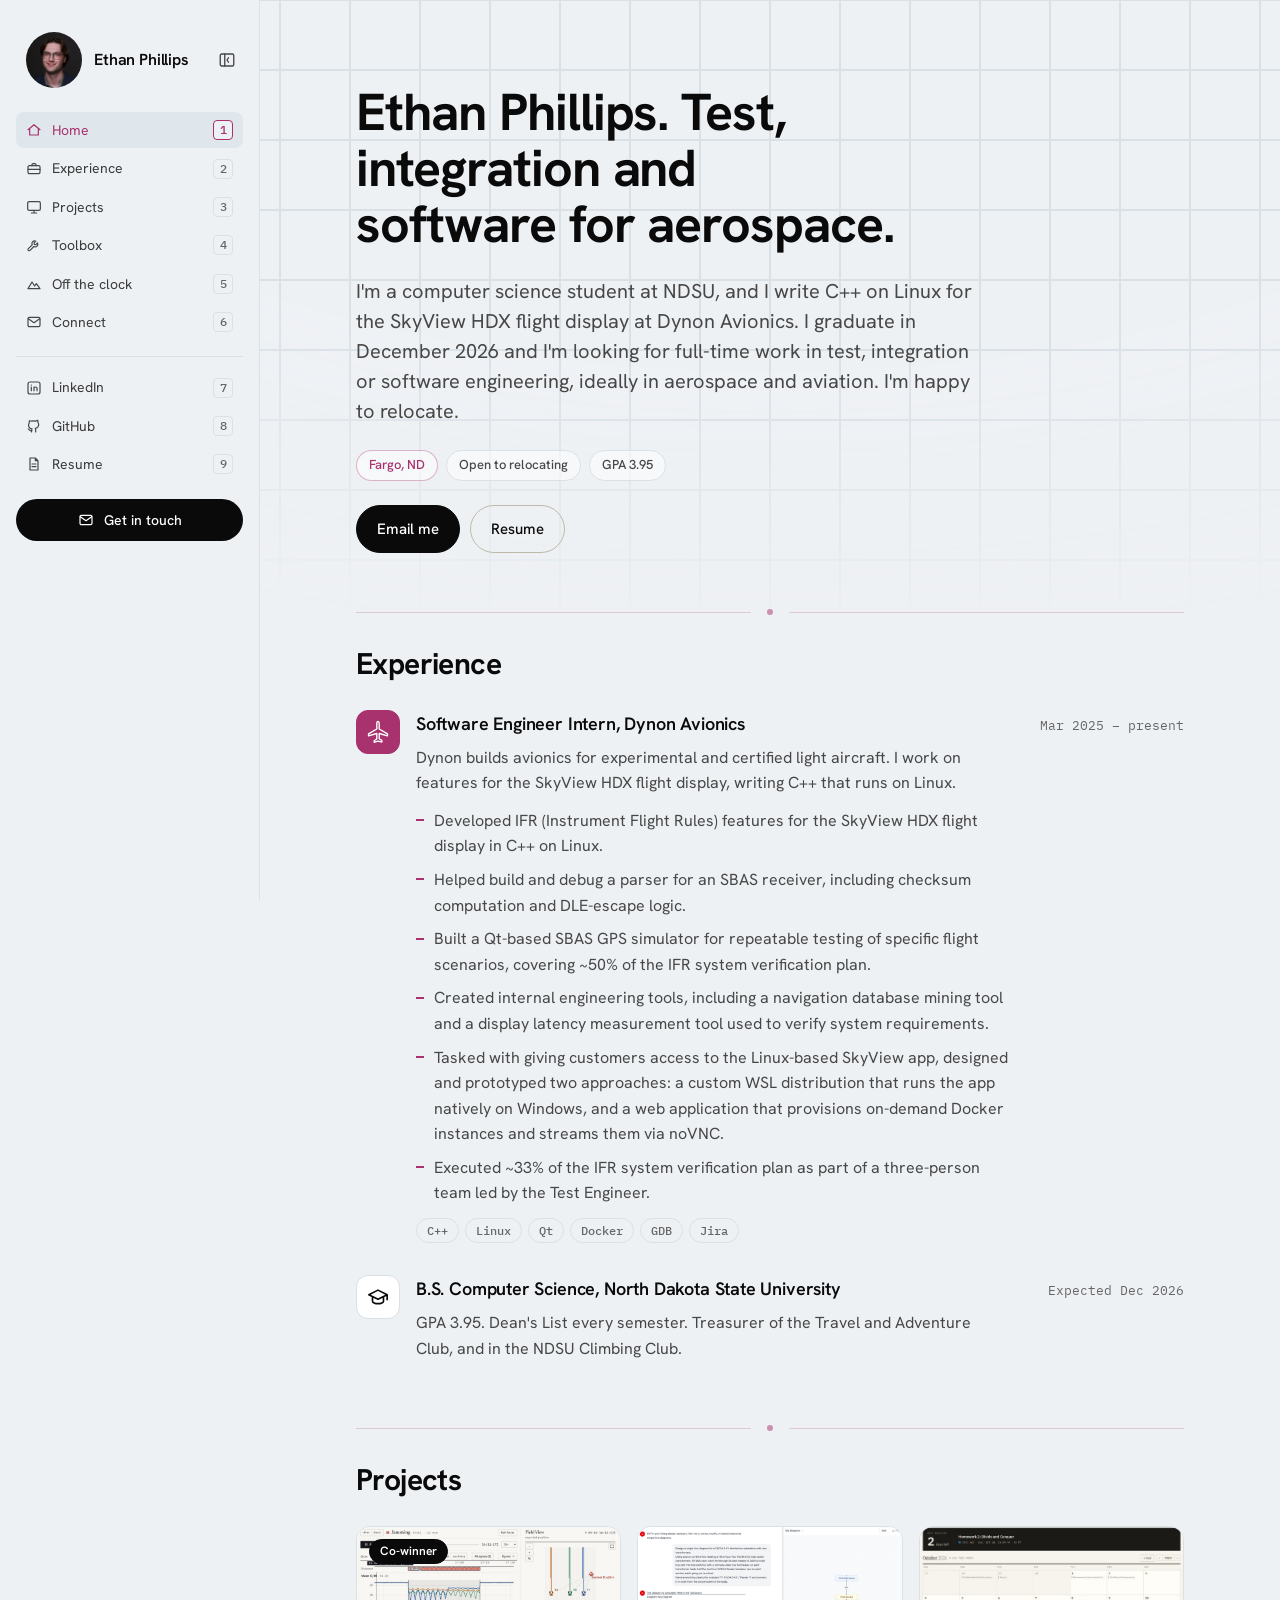
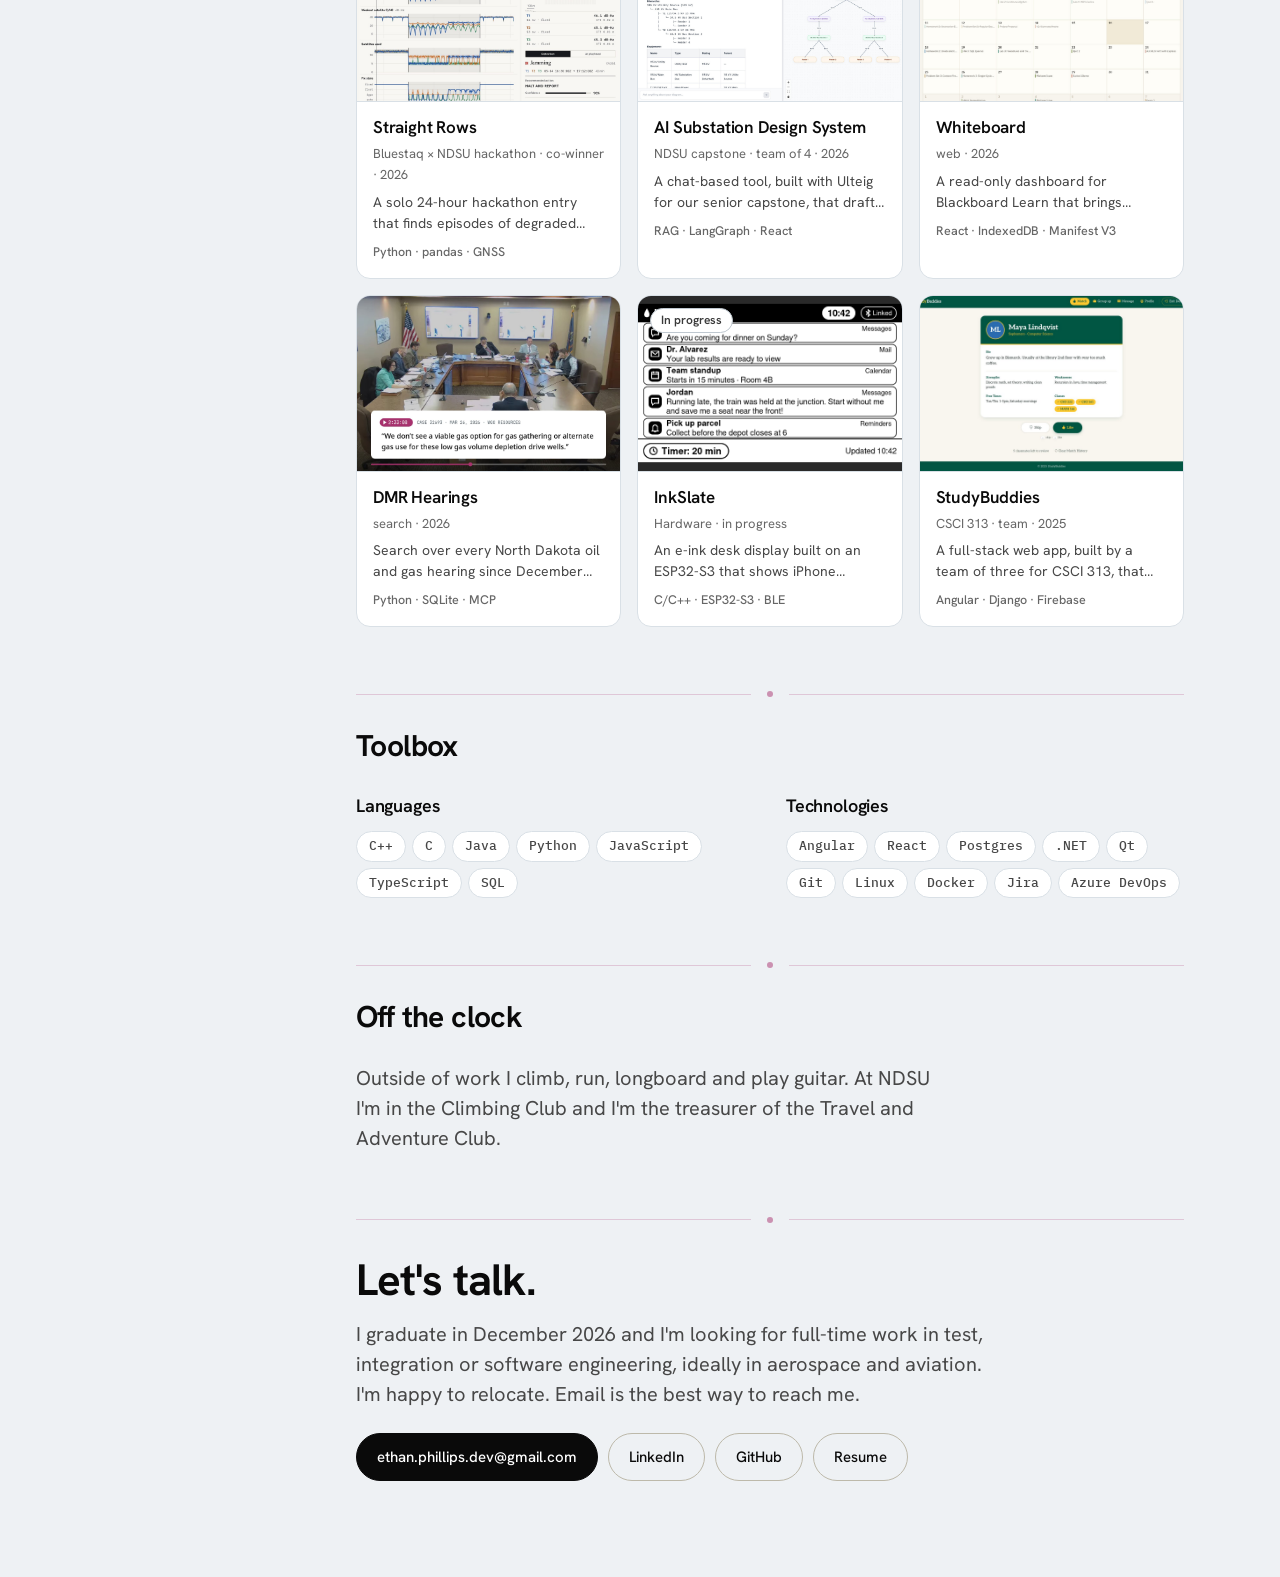
==== commit 2d645555: "Modify project pages and images" ====
--- a/index.html
+++ b/index.html
@@ -117,61 +117,36 @@
   <section class="block" id="projects">
     <div class="col">
       <h2 class="sec">Projects</h2>
-      <div class="cards">
-
-        <article class="card feat">
-          <button class="shot" type="button" data-zoom aria-label="Enlarge screenshot"><img src="images/substation.jpg" width="2000" height="1075" alt="The substation design assistant: a chat on the left and the generated single-line diagram on the right, with a utility source, two 115/34.5 kV transformers, a bus tie and four feeders" loading="lazy"><span class="zoom-hint" aria-hidden="true">Click to enlarge</span></button>
-          <div class="card-body">
-            <div class="card-head"><h3>AI Substation Design System</h3><span class="meta">NDSU capstone · team of 4 · 2026</span></div>
-            <p>An AI-powered tool for electrical substation single-line diagrams, designed to help electrical engineers in the early design phase. Built with the Ulteig software engineering team as a full-stack web application that can be deployed to their employees.</p>
-            <p>I developed the RAG architecture, the database architecture and the frontend design. We ran Scrum the whole way through, with three other group members.</p>
-            <ul class="tags"><li>LLMs</li><li>RAG</li><li>Python</li><li>PostgreSQL</li><li>pgvector</li><li>LangGraph</li><li>Claude API</li><li>FastAPI</li><li>React</li></ul>
-          </div>
-        </article>
-
-        <article class="card feat">
-          <button class="shot" type="button" data-zoom aria-label="Enlarge screenshot"><img src="images/whiteboard.jpg" width="2000" height="1072" alt="Whiteboard demo: a month calendar beside a list of upcoming deadlines for five courses" loading="lazy"><span class="zoom-hint" aria-hidden="true">Click to enlarge</span></button>
-          <div class="card-body">
-            <div class="card-head"><h3>Whiteboard</h3><span class="meta">web · 2026</span></div>
-            <p>A read-only front end for Blackboard Learn. Due dates, grades, announcements and assignment sheets each live on a different page for every course, so Whiteboard puts them on one screen: every deadline across every course, a calendar, grades that account for category weights, and a search box that covers assignments, announcements and the text inside handouts.</p>
-            <p>It runs entirely in the browser. A small Manifest V3 extension is the only part that ever touches Blackboard, and it only sends GET requests to the one server you connect. There's also a Claude tab that uses the Claude Code already on your computer.</p>
-            <p>Unofficial, and not affiliated with Anthology.</p>
-            <ul class="tags"><li>React</li><li>IndexedDB</li><li>Manifest V3</li><li>Vite</li><li>GitHub Actions</li></ul>
-            <p class="links"><a class="arr" href="https://ethanphillips.dev/whiteboard/?demo" target="_blank" rel="noopener">Try it</a><a class="arr" href="https://github.com/ethan-phillips26/whiteboard" target="_blank" rel="noopener">GitHub</a></p>
-          </div>
-        </article>
-
-        <article class="card feat">
-          <div class="card-body">
-            <div class="card-head"><h3>DMR Hearings</h3><span class="meta">search · 2026</span></div>
-            <p>Search across five years of North Dakota oil and gas hearings, where every result links to the exact second in the recording. The Industrial Commission streams every hearing to YouTube, which adds up to hundreds of hours of testimony, and the only way to find anything in it was to scrub through the videos.</p>
-            <p>I pull the auto-captions for every hearing since December 2021 (156 so far), split them into cases, and use the official dockets to fix the names the captions get wrong. Search runs keyword and embedding queries over overlapping 75-second chunks and merges them with reciprocal rank fusion, all in one SQLite file.</p>
-            <p>I use it through an MCP server with five tools, so Claude can search, read around the best hits and cite the case number, date and timestamp.</p>
-            <ul class="tags"><li>Python</li><li>SQLite</li><li>FTS5</li><li>sqlite-vec</li><li>fastembed</li><li>yt-dlp</li><li>pypdf</li><li>MCP</li></ul>
-          </div>
-        </article>
-
-        <article class="card sm">
-          <a class="card-link" href="https://github.com/ethan-phillips26/InkSlate" target="_blank" rel="noopener" aria-label="InkSlate on GitHub"></a>
-          <div class="card-body">
-            <div class="card-head"><h3>InkSlate</h3><span class="meta">Hardware · in progress</span></div>
-            <p>A low-power e-ink notification display I'm designing from the board up. Custom PCB in KiCad, firmware in C on an ESP32-S3, and notifications that reach it over Bluetooth through Apple's ANCS.</p>
-            <ul class="tags"><li>C</li><li>ESP32-S3</li><li>ESP-IDF</li><li>KiCad</li><li>BLE</li></ul>
-            <p class="links"><span>View on GitHub</span></p>
-          </div>
-        </article>
-
-        <article class="card sm">
-          <a class="card-link" href="https://github.com/ethan-phillips26/studyBuddies" target="_blank" rel="noopener" aria-label="StudyBuddies on GitHub"></a>
-          <div class="card-body">
-            <div class="card-head"><h3>StudyBuddies</h3><span class="meta">CSCI 313 · team · 2025</span></div>
-            <p>A full-stack web app that matches students as study partners based on similar academic needs. I led development.</p>
-            <p>A matching algorithm pairs students by course schedule and study habits. RESTful Django services handle matching and study group creation, and Firebase handles authentication, student verification and data synchronization.</p>
-            <ul class="tags"><li>Angular</li><li>TypeScript</li><li>Django</li><li>Firebase</li></ul>
-            <p class="links"><span>View on GitHub</span></p>
-          </div>
-        </article>
-
+      <div class="pgrid">
+        <a class="ptile" href="projects/straight-rows.html">
+          <div class="art"><img src="images/straight-rows-tile.jpg" width="1620" height="1080" alt="" loading="lazy"><span class="pbadge solid">Co-winner</span><svg class="go" viewBox="0 0 24 24" width="18" height="18" fill="none" aria-hidden="true"><path d="M7 17 17 7M9 7h8v8" stroke="currentColor" stroke-width="2" stroke-linecap="round" stroke-linejoin="round"/></svg></div>
+          <div class="pbody"><h3>Straight Rows</h3><p class="pmeta">Bluestaq × NDSU hackathon · co-winner · 2026</p><p class="psum">A solo 24-hour hackathon entry that finds episodes of degraded GNSS guidance in tractor telemetry and classifies the cause of each one.</p><p class="pstack">Python · pandas · GNSS</p></div>
+        </a>
+
+        <a class="ptile" href="projects/substation-design.html">
+          <div class="art"><img src="images/substation-tile.jpg" width="1612" height="1075" alt="" loading="lazy"><svg class="go" viewBox="0 0 24 24" width="18" height="18" fill="none" aria-hidden="true"><path d="M7 17 17 7M9 7h8v8" stroke="currentColor" stroke-width="2" stroke-linecap="round" stroke-linejoin="round"/></svg></div>
+          <div class="pbody"><h3>AI Substation Design System</h3><p class="pmeta">NDSU capstone · team of 4 · 2026</p><p class="psum">A chat-based tool, built with Ulteig for our senior capstone, that drafts substation single-line diagrams for engineers to refine with follow-up prompts.</p><p class="pstack">RAG · LangGraph · React</p></div>
+        </a>
+
+        <a class="ptile" href="projects/whiteboard.html">
+          <div class="art"><img src="images/whiteboard-tile.jpg" width="1263" height="842" alt="" loading="lazy"><svg class="go" viewBox="0 0 24 24" width="18" height="18" fill="none" aria-hidden="true"><path d="M7 17 17 7M9 7h8v8" stroke="currentColor" stroke-width="2" stroke-linecap="round" stroke-linejoin="round"/></svg></div>
+          <div class="pbody"><h3>Whiteboard</h3><p class="pmeta">web · 2026</p><p class="psum">A read-only dashboard for Blackboard Learn that brings deadlines, grades and announcements from every course into one view, with all data kept in the browser.</p><p class="pstack">React · IndexedDB · Manifest V3</p></div>
+        </a>
+
+        <a class="ptile" href="projects/dmr-hearings.html">
+          <div class="art"><img src="images/dmr-tile.jpg" width="1500" height="1000" alt="" loading="lazy"><svg class="go" viewBox="0 0 24 24" width="18" height="18" fill="none" aria-hidden="true"><path d="M7 17 17 7M9 7h8v8" stroke="currentColor" stroke-width="2" stroke-linecap="round" stroke-linejoin="round"/></svg></div>
+          <div class="pbody"><h3>DMR Hearings</h3><p class="pmeta">search · 2026</p><p class="psum">Search over every North Dakota oil and gas hearing since December 2021, with each result linked to the exact moment in the recording.</p><p class="pstack">Python · SQLite · MCP</p></div>
+        </a>
+
+        <a class="ptile" href="projects/inkslate.html">
+          <div class="art"><img src="images/inkslate-tile.png" width="1200" height="800" alt="" loading="lazy"><span class="pbadge">In progress</span><svg class="go" viewBox="0 0 24 24" width="18" height="18" fill="none" aria-hidden="true"><path d="M7 17 17 7M9 7h8v8" stroke="currentColor" stroke-width="2" stroke-linecap="round" stroke-linejoin="round"/></svg></div>
+          <div class="pbody"><h3>InkSlate</h3><p class="pmeta">Hardware · in progress</p><p class="psum">An e-ink desk display built on an ESP32-S3 that shows iPhone notifications over Bluetooth Low Energy and runs a countdown timer.</p><p class="pstack">C/C++ · ESP32-S3 · BLE</p></div>
+        </a>
+
+        <a class="ptile" href="projects/studybuddies.html">
+          <div class="art"><img src="images/studybuddies-tile.jpg" width="1200" height="800" alt="" loading="lazy"><svg class="go" viewBox="0 0 24 24" width="18" height="18" fill="none" aria-hidden="true"><path d="M7 17 17 7M9 7h8v8" stroke="currentColor" stroke-width="2" stroke-linecap="round" stroke-linejoin="round"/></svg></div>
+          <div class="pbody"><h3>StudyBuddies</h3><p class="pmeta">CSCI 313 · team · 2025</p><p class="psum">A full-stack web app, built by a team of three for CSCI 313, that pairs students as study partners based on the classes they share.</p><p class="pstack">Angular · Django · Firebase</p></div>
+        </a>
       </div>
     </div>
   </section>
--- a/styles.css
+++ b/styles.css
@@ -161,27 +161,58 @@
 .tags.big { margin-top: 0; }
 .tags.big li { font-size: 14px; padding: 4px 12px; color: var(--dim-2); background: var(--white); }
 
-/* cards */
-.cards { display: grid; grid-template-columns: 1fr 1fr; gap: 24px; }
-.card.feat { grid-column: 1 / -1; }
-.card.feat .card-body { padding: 34px 36px 36px; gap: 14px; }
-.card.feat .card-head h3 { font-size: 26px; }
-.card.feat .card-body p { font-size: 17px; line-height: 1.6; max-width: 72ch; }
-.card.sm .card-body { padding: 18px 20px 20px; gap: 8px; }
-.card.sm .card-head h3 { font-size: 18px; }
-.card.sm .card-body p { font-size: 15px; }
-@media (max-width: 760px) { .cards { grid-template-columns: 1fr; } .card.feat .card-body { padding: 24px 22px 26px; } .card.feat .card-head h3 { font-size: 22px; } .card.feat .card-body p { font-size: 16px; } }
-.card { position: relative; display: flex; flex-direction: column; overflow: hidden; border: 1px solid var(--hair); border-radius: 20px; background: var(--white); transition: box-shadow .3s var(--ease), border-color .3s, transform .3s var(--ease); }
-.card:hover { border-color: #d3d0c4; box-shadow: 0 14px 34px -18px rgba(10,10,10,.25); transform: translateY(-2px); }
-.card-link { position: absolute; inset: 0; z-index: 3; border-radius: 20px; }
-.card-body { padding: 22px 24px 24px; display: flex; flex-direction: column; gap: 10px; }
-.card-head { display: flex; flex-wrap: wrap; align-items: baseline; justify-content: space-between; gap: 2px 12px; }
-.dot { display: inline-block; width: 12px; height: 12px; border-radius: 4px; margin-right: 10px; vertical-align: 1px; }
-.dot.sky { background: var(--sky); } .dot.amber { background: var(--amber); } .dot.sage { background: var(--sage); } .dot.clay { background: var(--clay); } .dot.lilac { background: var(--lilac); }
-.card-head h3 { font-size: 20px; font-weight: 600; color: var(--ink); letter-spacing: -.01em; }
-.meta { font-size: 13px; color: var(--dim); }
-.card-body p { color: var(--dim-2); max-width: 68ch; text-wrap: pretty; }
-.card-body .tags { margin-top: 2px; }
+/* project grid */
+.pgrid { display: grid; grid-template-columns: repeat(auto-fill, minmax(250px, 1fr)); gap: 16px; }
+.ptile { display: flex; flex-direction: column; overflow: hidden; border: 1px solid var(--hair); border-radius: 14px; background: var(--white); color: inherit; text-decoration: none; transition: border-color .2s, box-shadow .25s, transform .25s var(--ease); }
+.ptile:hover { border-color: var(--ink); box-shadow: 0 12px 28px -16px rgba(10,10,10,.35); transform: translateY(-2px); }
+.art { position: relative; aspect-ratio: 3 / 2; overflow: hidden; border-bottom: 1px solid var(--hair); background-color: #e8edf1; background-image: linear-gradient(var(--hair) 1px, transparent 1px), linear-gradient(90deg, var(--hair) 1px, transparent 1px); background-size: 24px 24px; background-position: -1px -1px; }
+.art .fig, .art img { position: absolute; inset: 0; width: 100%; height: 100%; display: block; }
+.art img { object-fit: cover; }
+.art .go { position: absolute; right: 12px; top: 12px; color: var(--ink); opacity: 0; transform: translate(-3px, 3px); transition: opacity .2s, transform .2s; }
+.ptile:hover .go, .ptile:focus-visible .go { opacity: 1; transform: none; }
+.pbadge { position: absolute; left: 12px; top: 12px; padding: 2px 10px; border-radius: 999px; font-size: 12px; font-weight: 600; background: var(--white); border: 1px solid #bfc8d0; color: #3a3a3a; }
+.pbadge.solid { background: var(--ink); border-color: var(--ink); color: #fff; }
+.pbody { display: flex; flex-direction: column; gap: 6px; padding: 14px 16px 16px; }
+.pbody h3 { font-size: 17px; font-weight: 600; color: var(--ink); letter-spacing: -.01em; line-height: 1.3; }
+.pmeta { font-size: 13px; color: var(--dim); }
+.psum { font-size: 14px; line-height: 1.5; color: var(--dim-2); display: -webkit-box; -webkit-line-clamp: 2; -webkit-box-orient: vertical; overflow: hidden; }
+.pstack { margin-top: 2px; font-size: 12.5px; font-weight: 500; color: var(--dim); }
+
+/* project pages */
+.pp-main { max-width: 1040px; margin: 0 auto; padding: 32px 48px 112px; display: flex; flex-direction: column; gap: 48px; }
+.back { align-self: flex-start; display: inline-flex; align-items: center; gap: 6px; min-height: 44px; font-size: 15px; font-weight: 500; color: var(--dim-2); text-decoration: none; transition: color .2s; }
+.back:hover { color: var(--leg); }
+.pp-head { display: flex; flex-direction: column; gap: 20px; margin-top: 8px; }
+.pp-head h1 { font-size: 72px; line-height: .98; font-weight: 700; letter-spacing: -.035em; color: var(--ink); text-wrap: balance; }
+.pp-lede { max-width: 56ch; font-size: 21px; line-height: 1.5; color: var(--dim-2); text-wrap: pretty; }
+.pp-head .cta { margin-top: 8px; }
+.hero-img { width: 100%; height: auto; display: block; border-radius: 14px; border: 1px solid var(--hair); background: var(--white); }
+.hero-fig { margin: 0; display: flex; flex-direction: column; gap: 12px; }
+.hero-fig .hero-img { max-width: 800px; image-rendering: pixelated; }
+.hero-fig .hero-img.shot { image-rendering: auto; max-width: 960px; }
+.hero-fig figcaption { font-size: 13.5px; color: var(--dim); max-width: 62ch; }
+.pp-body { display: grid; grid-template-columns: 168px minmax(0, 1fr); column-gap: 72px; align-items: start; }
+.pp-index { position: sticky; top: 24px; display: flex; flex-direction: column; gap: 2px; }
+.pp-index a { padding: 6px 0; font-size: 14.5px; font-weight: 500; color: var(--dim); text-decoration: none; transition: color .2s; }
+.pp-index a:hover { color: var(--ink); }
+.pp-index a[aria-current] { color: var(--ink); font-weight: 650; }
+.pp-sections { display: flex; flex-direction: column; max-width: 64ch; }
+.pp-sections section { padding: 36px 0 44px; border-top: 1px solid var(--hair); display: flex; flex-direction: column; gap: 18px; scroll-margin-top: 16px; }
+.pp-sections section:first-child { border-top: 1px solid var(--ink); }
+.pp-sections h2 { font-size: 26px; line-height: 1.15; font-weight: 680; letter-spacing: -.02em; color: var(--ink); text-wrap: balance; }
+.pp-sections p { font-size: 18px; line-height: 1.65; color: var(--body); text-wrap: pretty; }
+.pp-sections .tags { margin-top: 0; }
+.pp-sections .pp-ctx { font-size: 15px; color: var(--dim); }
+@media (max-width: 860px) {
+  .pp-main { padding: 24px 28px 80px; gap: 36px; }
+  .pp-head h1 { font-size: 52px; }
+  .pp-body { grid-template-columns: minmax(0, 1fr); row-gap: 8px; }
+  .pp-index { position: static; flex-direction: row; gap: 8px; overflow-x: auto; padding-bottom: 8px; }
+  .pp-index a { flex: none; padding: 6px 14px; border: 1px solid var(--hair); border-radius: 999px; background: var(--white); }
+  .pp-index a[aria-current] { border-color: var(--ink); }
+}
+@media (max-width: 560px) { .pp-main { padding: 20px 20px 64px; } .pp-head h1 { font-size: 40px; } .pp-lede { font-size: 18px; } .pp-sections p { font-size: 17px; } .pp-sections h2 { font-size: 23px; } }
+
 .links { display: flex; gap: 16px; font-size: 14px; font-weight: 500; color: var(--ink); }
 .links span, .links a { text-decoration: underline; text-underline-offset: 4px; text-decoration-color: #bdb9aa; transition: text-decoration-color .2s; position: relative; z-index: 4; }
 .links span::after, .links a.arr::after { content: " \2197"; }
@@ -285,3 +316,38 @@
 .lb-x { position: absolute; top: -40px; right: 0; padding: 7px 14px; border: 0; border-radius: 999px; background: #fff; color: var(--ink); font: 500 13px/1 var(--mono, 'IBM Plex Mono', monospace); cursor: pointer; }
 @keyframes lbin { from { opacity: 0; transform: scale(.97); } to { opacity: 1; transform: none; } }
 @media (prefers-reduced-motion: reduce) { .lb[open] img { animation: none; } .zoom-hint { transition: none; } }
+
+/* ---------- project page: top row, eyebrow, facts, next ---------- */
+body.pp { position: relative; overflow-x: hidden; }
+body.pp::before { content: ""; position: absolute; inset: 0 0 auto 0; height: 560px; pointer-events: none; background-image: linear-gradient(var(--hair) 1px, transparent 1px), linear-gradient(90deg, var(--hair) 1px, transparent 1px); background-size: 70px 70px; background-position: center top; opacity: .7; -webkit-mask-image: radial-gradient(ellipse 80% 100% at 50% 0%, #000 40%, transparent 100%); mask-image: radial-gradient(ellipse 80% 100% at 50% 0%, #000 40%, transparent 100%); }
+.pp-main { position: relative; gap: 56px; padding-top: 28px; }
+.pp-top { display: flex; flex-wrap: wrap; align-items: center; justify-content: space-between; gap: 8px 24px; }
+.pp-count { font: 400 12.5px/1 var(--mono); color: var(--dim); }
+.pp-eyebrow { display: flex; flex-wrap: wrap; align-items: center; gap: 10px 14px; }
+.pp-eyebrow .meta { font: 400 12.5px/1.4 var(--mono); color: var(--dim); }
+.pp-badge { padding: 2px 10px; border-radius: 999px; background: var(--ink); color: #fff; font-size: 12px; font-weight: 600; }
+.pp-facts { margin: 0; display: grid; grid-template-columns: repeat(3, minmax(0, 1fr)); border-top: 1px solid var(--hair); border-bottom: 1px solid var(--hair); }
+.pp-facts > div { display: flex; flex-direction: column; gap: 4px; padding: 18px 20px 20px; border-left: 1px solid var(--hair); }
+.pp-facts > div:first-child { padding-left: 0; border-left: 0; }
+.pp-facts dt { font: 500 11.5px/1.4 var(--mono); letter-spacing: .12em; text-transform: uppercase; color: var(--dim); }
+.pp-facts dd { margin: 0; }
+.pp-facts .n { font-size: 28px; line-height: 1.15; font-weight: 700; letter-spacing: -.02em; color: var(--ink); }
+.pp-facts .n.hi { color: var(--leg); }
+.pp-facts .s { font-size: 14px; line-height: 1.45; color: var(--dim-2); }
+.pp-index a { padding-left: 12px; border-left: 2px solid transparent; }
+.pp-index a[aria-current] { border-left-color: var(--leg); }
+.pp-next { display: flex; align-items: center; justify-content: space-between; gap: 12px 24px; padding: 24px 28px; border: 1px solid var(--hair); border-radius: 14px; background: var(--white); text-decoration: none; color: var(--leg); transition: border-color .2s; }
+.pp-next:hover { border-color: var(--ink); }
+.pp-next > span { display: flex; flex-direction: column; gap: 4px; }
+.pp-next-k { font: 500 11.5px/1.4 var(--mono); letter-spacing: .12em; text-transform: uppercase; color: var(--dim); }
+.pp-next-t { font-size: 24px; font-weight: 650; letter-spacing: -.015em; color: var(--ink); }
+.pp-next svg { flex: none; }
+@media (max-width: 860px) { .pp-index a { padding: 6px 14px; border-left: 1px solid var(--hair); } .pp-index a[aria-current] { border-color: var(--ink); } .pp-main { gap: 40px; } }
+@media (max-width: 640px) {
+  .pp-facts { grid-template-columns: 1fr; }
+  .pp-facts > div, .pp-facts > div:first-child { padding: 14px 0; border-left: 0; border-top: 1px solid var(--hair); }
+  .pp-facts > div:first-child { border-top: 0; }
+  .pp-facts .n { font-size: 24px; }
+  .pp-next { padding: 20px; } .pp-next-t { font-size: 20px; }
+}
+.back:hover { color: var(--leg); }
